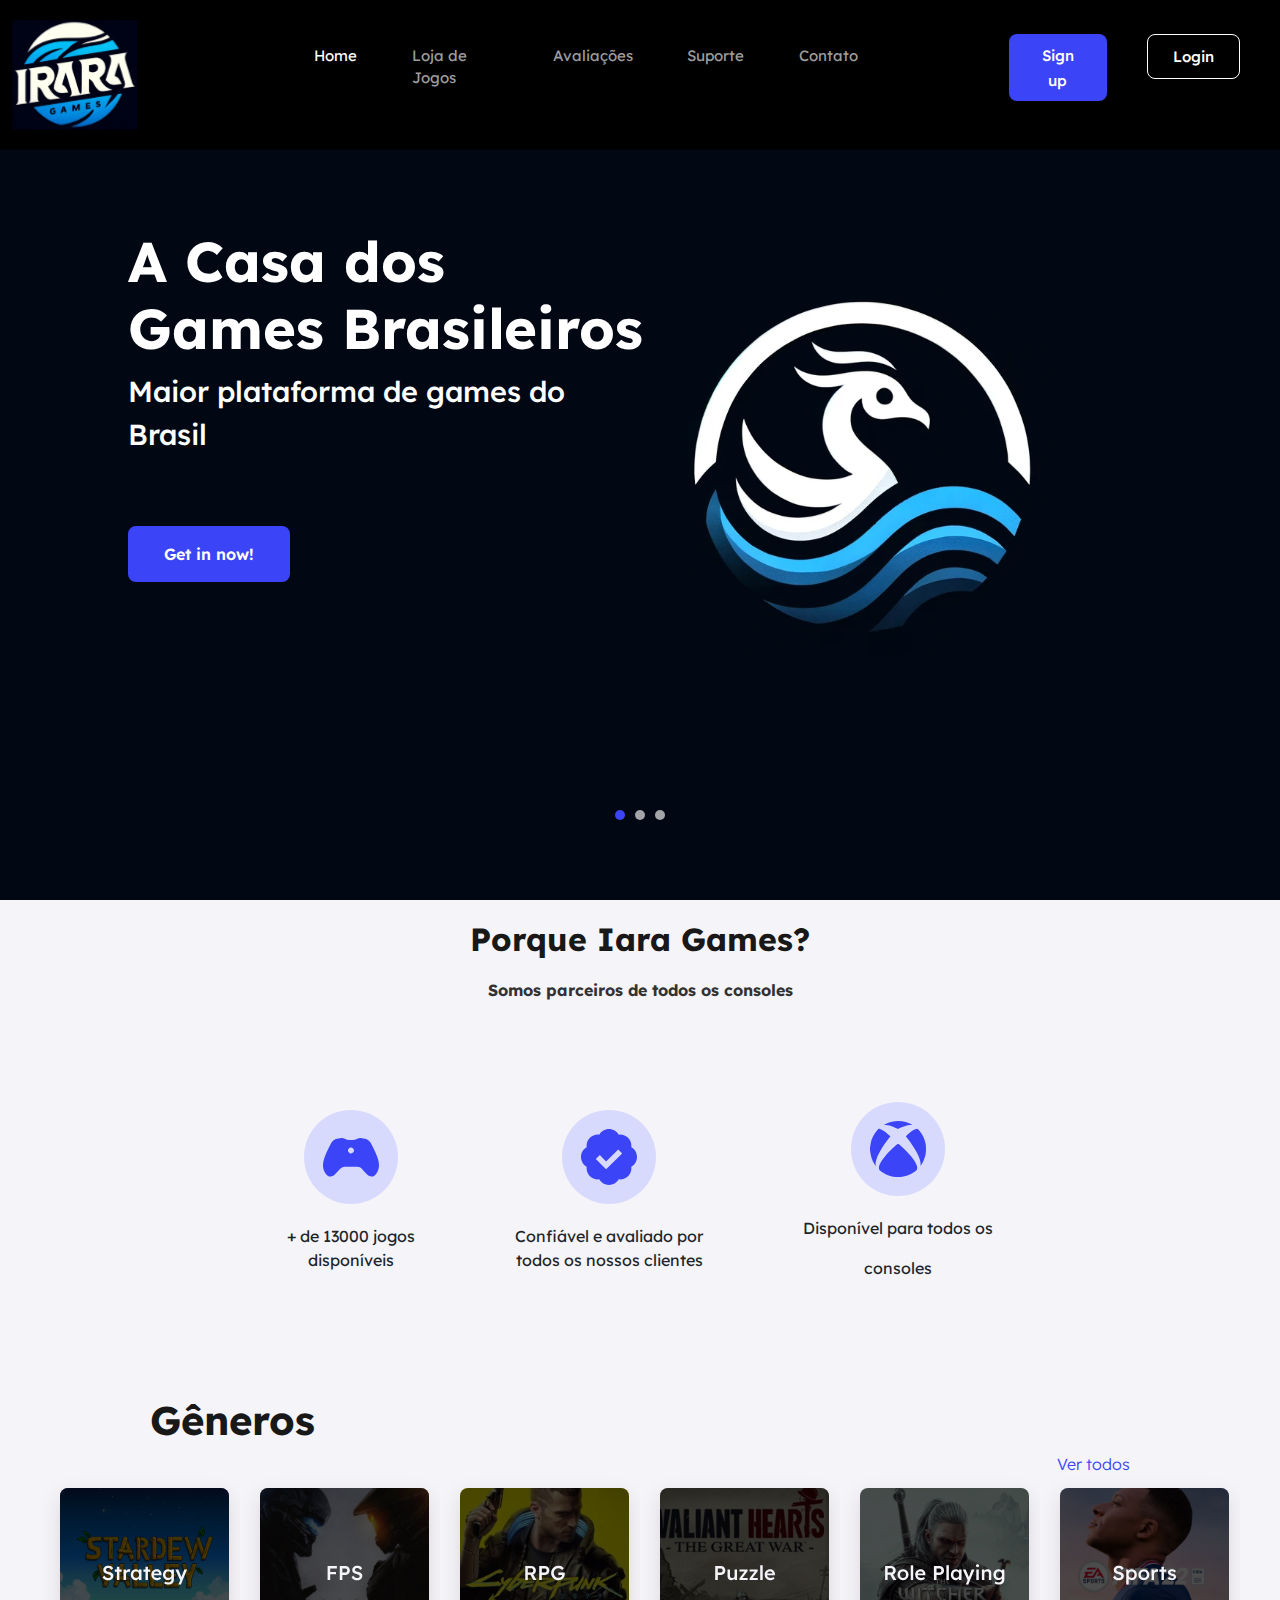
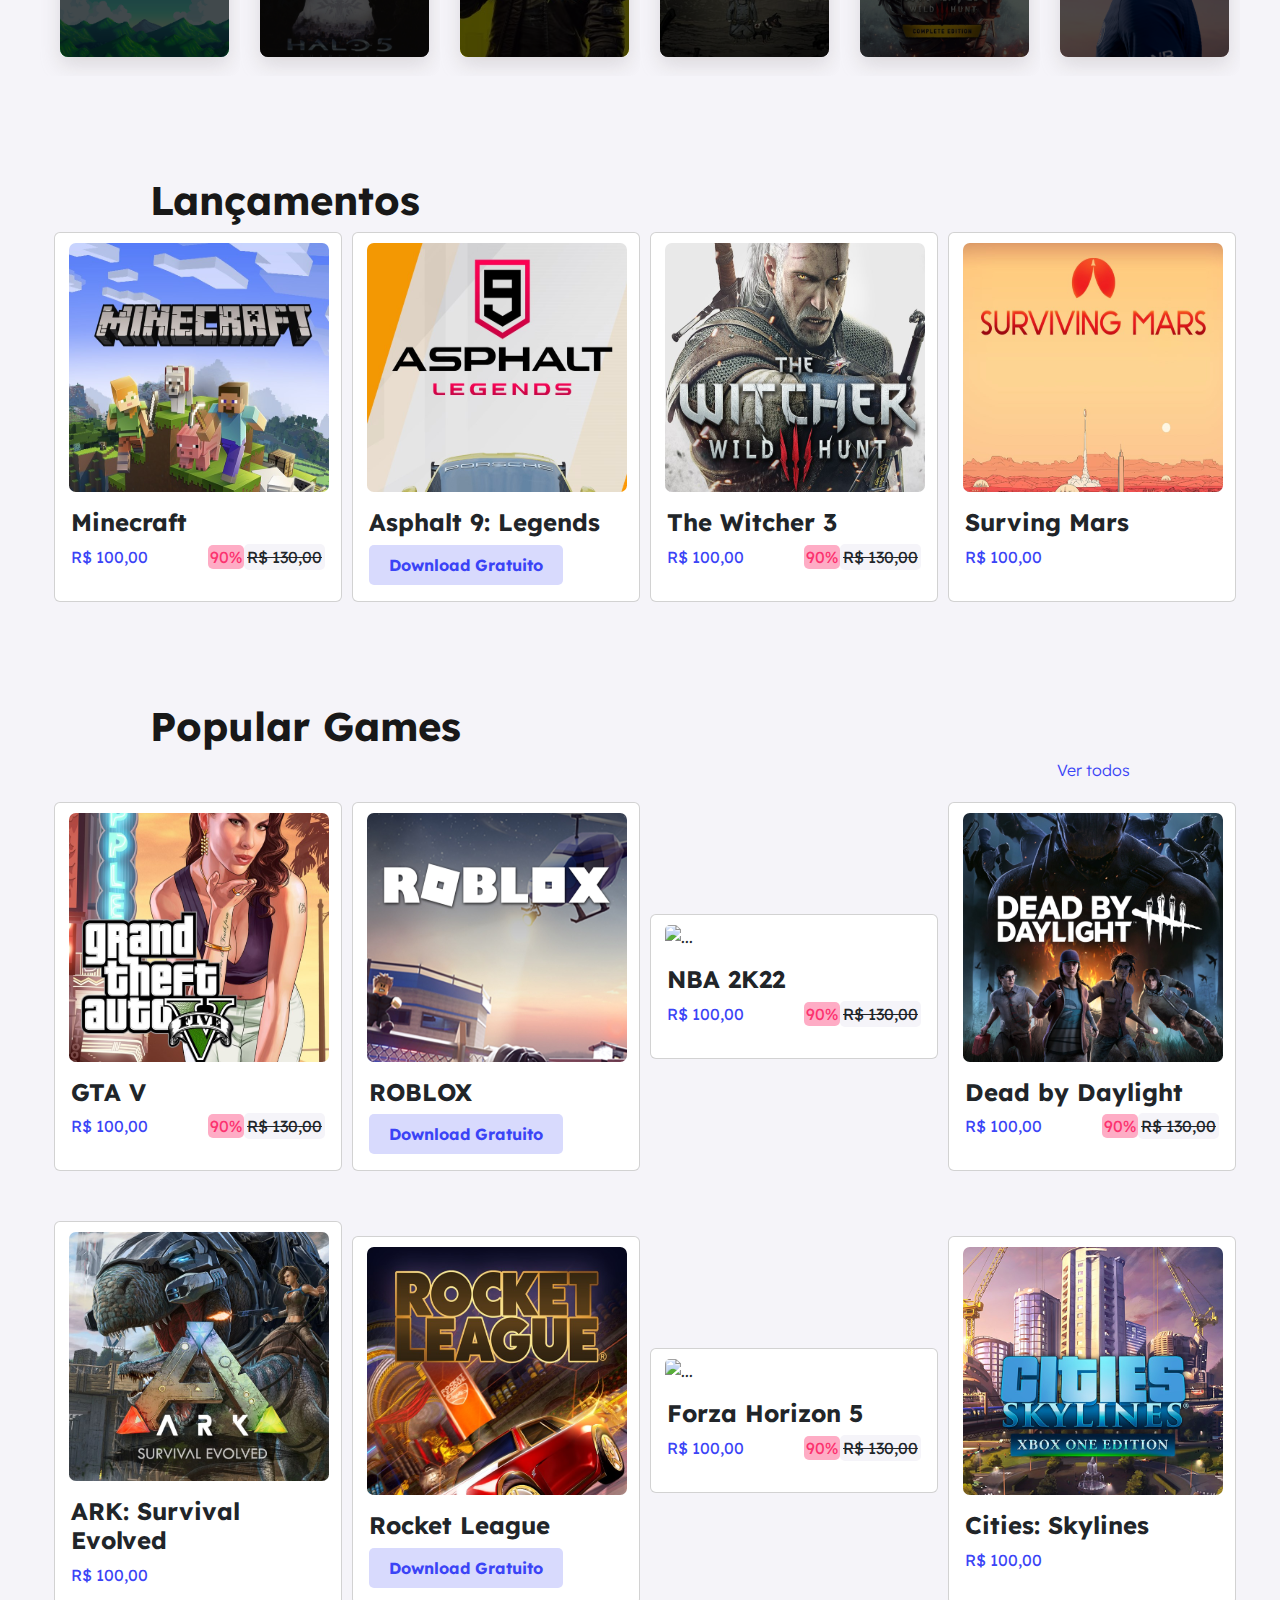
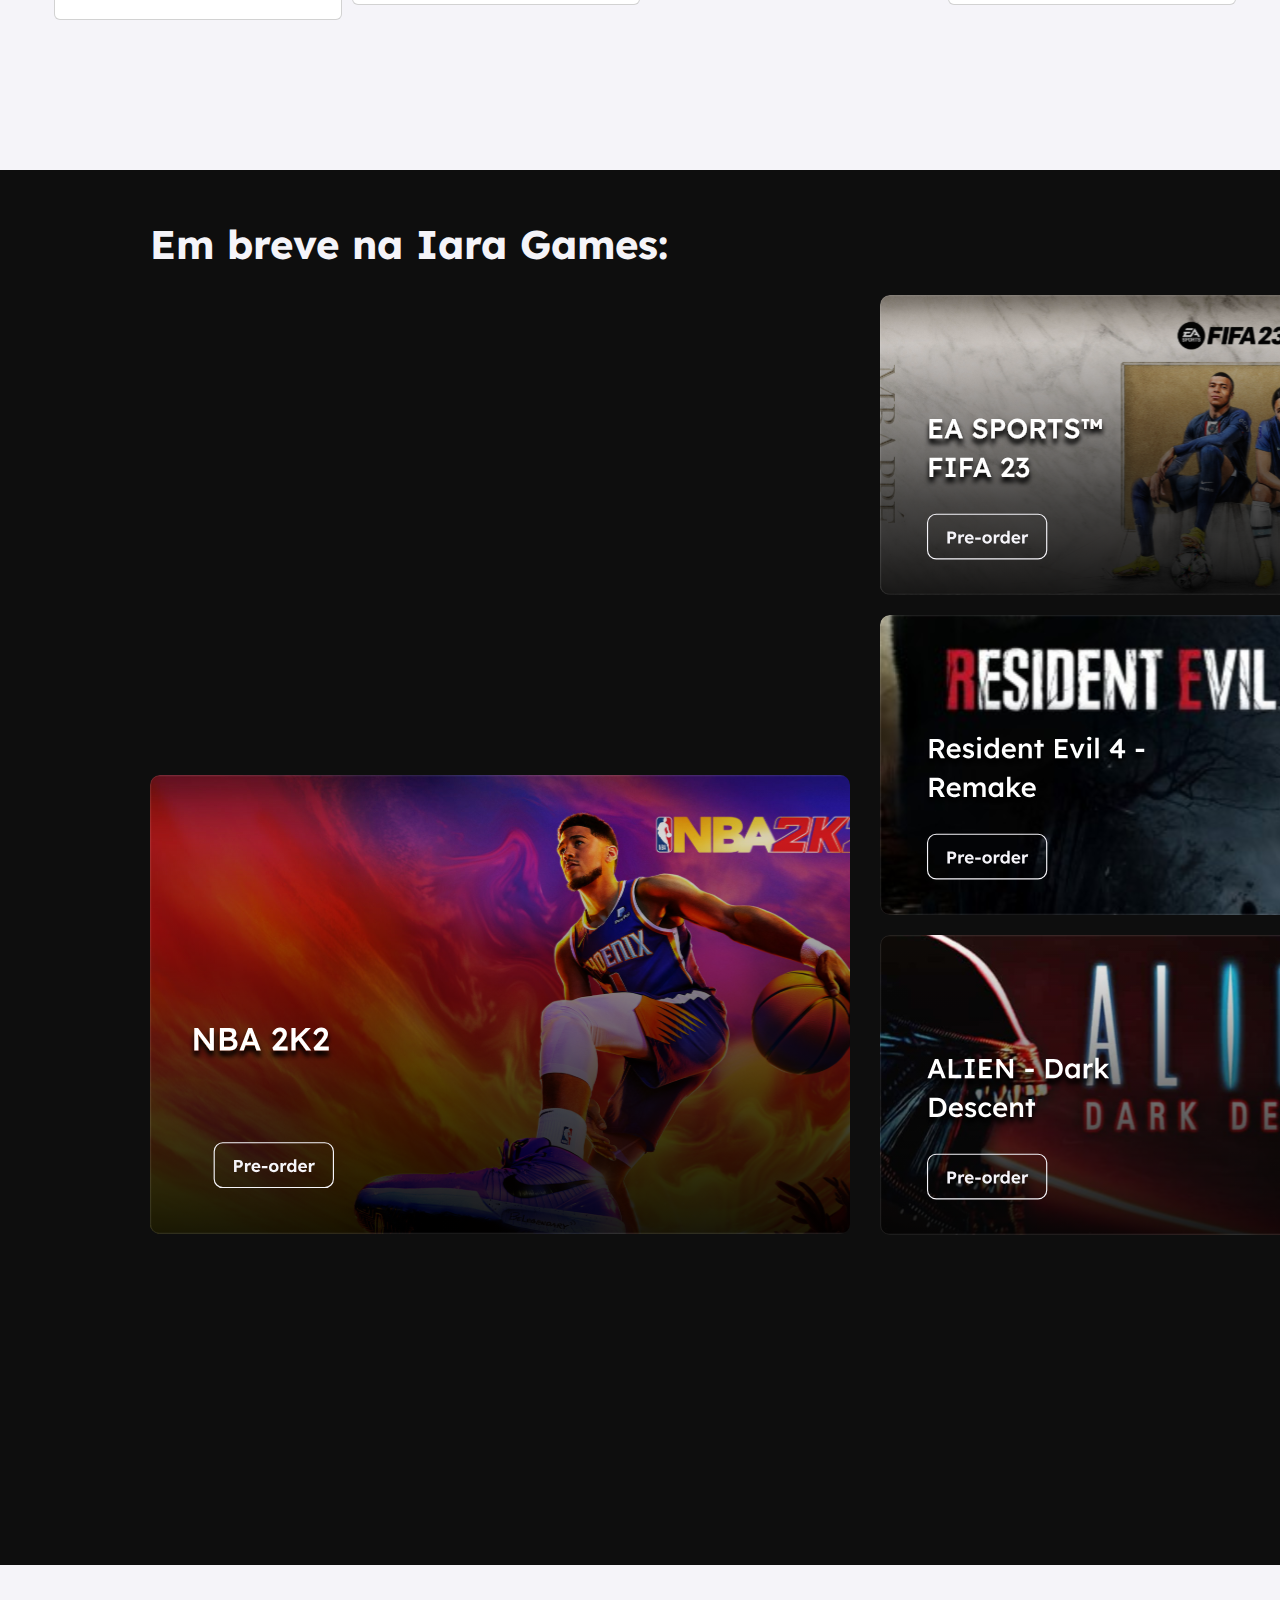
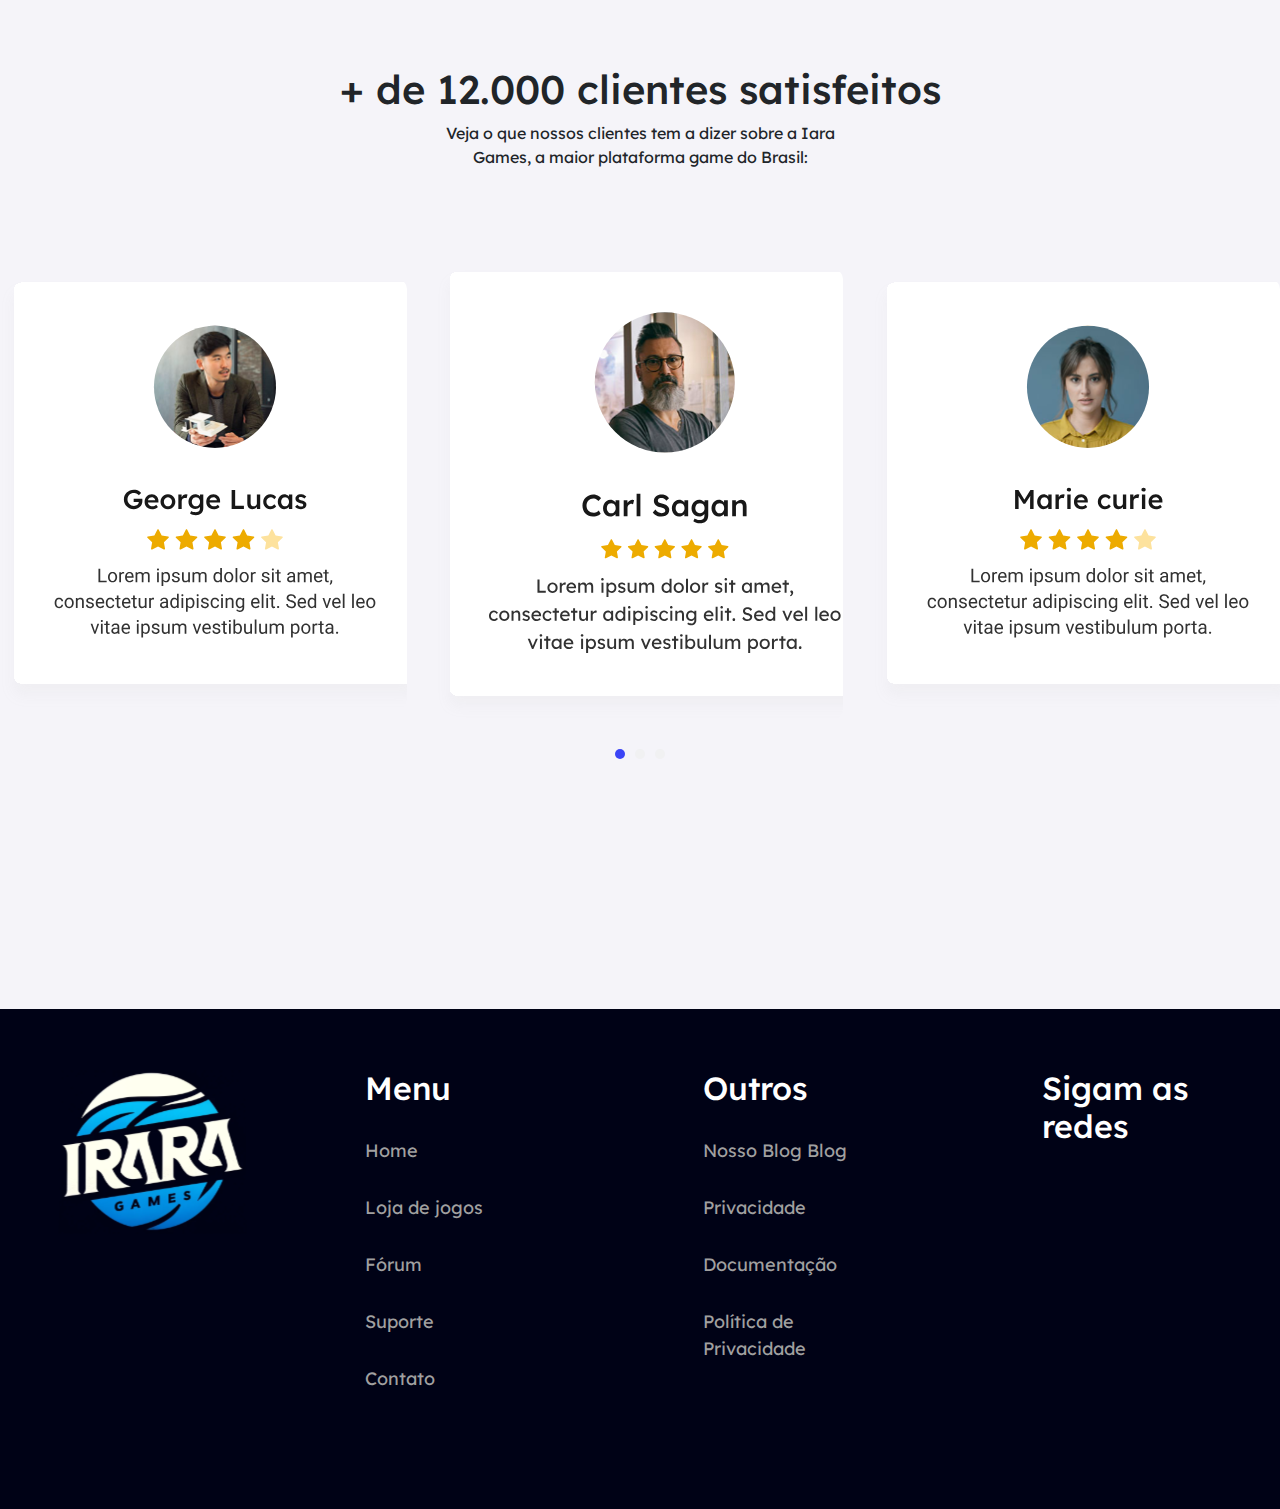
==== pages/index.html @ 65502dba "Versão final com api" ====
<!DOCTYPE html>
<html lang="pt-br">

<head>
    <meta charset="UTF-8">
    <meta name="viewport" content="width=device-width, initial-scale=1.0">
    <link rel="stylesheet" href="../css/style.css">
    <link rel="preconnect" href="https://fonts.googleapis.com">
    <link rel="preconnect" href="https://fonts.gstatic.com" crossorigin>
    <link href="https://fonts.googleapis.com/css2?family=Lexend:wght@300&display=swap" rel="stylesheet">
    <link href="https://cdn.jsdelivr.net/npm/bootstrap@5.3.3/dist/css/bootstrap.min.css" rel="stylesheet"
        integrity="sha384-QWTKZyjpPEjISv5WaRU9OFeRpok6YctnYmDr5pNlyT2bRjXh0JMhjY6hW+ALEwIH" crossorigin="anonymous">
    <title>IARA GAMES</title>
</head>

<body>
    <header id="header">
        <nav id="nav" class="nav-bar">
            <div class="logo">
                <img src="../image/logo.svg" alt="" width="130px" height="130px">
            </div>

            <div class="nav-list" id="nav">
                <button id="button_mob">
                    <span id="hamburgue"> </span>
                </button>
                <ul class="menu">
                    <li><a href="Home.html" class="active" id="home">Home</a></li>
                    <li><a href="#">Loja de Jogos</a></li>
                    <li><a href="../pages/listadejogos.html">Avaliações</a></li>
                    <li><a href="#">Suporte</a></li>
                    <li><a href="#">Contato</a></li>
                </ul>
            </div>
            <div class="btns">
                <div class="login-button" id="Sign">
                    <button><a href="Login.html">Sign up</a>
                    </button>
                </div>
                <div class="login-button" id="login">
                    <button><a href="Login.html">Login</a>
                    </button>
                </div>
            </div>
        </nav>
    </header>
    <div class="carrosel">
        <div id="back" class="setas"><i class="fa-solid fa-circle-chevron-left"></i></div>
        <div id="next" class="setas"><i class="fa-solid fa-circle-chevron-right"></i> </div>
        <section class="home">
            <div class="home-text">
                <div class="text1">
                    <h2>A Casa dos </br> Games Brasileiros</h2>
                </div>
                <div class="text2">
                    <p>Maior plataforma de games do</br>Brasil</p>
                </div>
                <div class="main-btn">
                    <a href="https://www.linkedin.com/in/isabelle-moura-a08922220?utm_source=share&utm_campaign=share_via&utm_content=profile&utm_medium=ios_app"
                        class="btnget">Get in now!
                    </a>
                </div>
            </div>

            <div class="home-img">
                <img src="../image/logoaguia.svg" alt="">
            </div>
        </section>
        <div class="nav-manual">
            <label for="radio1" class="btn-manual" id="checked"></label>
            <label for="radio2" class="btn-manual"></label>
            <label for="radio3" class="btn-manual"></label>
        </div>
    </div>
    <div class="textoinicial">
        <h1>Porque Iara Games?</h1>
        <p>Somos parceiros de todos os consoles</p>
    </div>

    <section class="diferenciais">
        <div class="icon">
            <img src="../image/controle.svg" alt="" id="imagecontrole">
            <p>+ de 13000 jogos <br>disponíveis</p>
        </div>
        <div class="icon">
            <img src="../image/icon.svg" alt="">
            <p>Confiável e avaliado por <br>todos os nossos clientes</p>
        </div>
        <div class="icon">
            <img src="../image/game.svg" alt="">
            <p>Disponível para todos os </p>
            <p>consoles</p>
        </div>
    </section>
    <div class="generos">
        <h1>Gêneros</h1>
        <li>Ver todos</li>
    </div>
    <section class="imgjogospai">
        <div class="imgjogos" id="imgjogos1">
        </div>
        <div class="imgjogos" id="imgjogos2">
        </div>
        <div class="imgjogos" id="imgjogos3">
        </div>
        <div class="imgjogos" id="imgjogos4">
        </div>
        <div class="imgjogos" id="imgjogos5">
        </div>
        <div class="imgjogos" id="imgjogos6">
        </div>
    </section>
    <div class="Lanxxx">
        <h1>Lançamentos</h1>
    </div>
    <section class="Lanximgs">
        <div class="card" style="width: 18rem;">
            <img src="../image/minecraft.svg" class="card-img-top" alt="...">
            <div class="card-body">
                <h4>Minecraft</h4>
                <div class="desconto">
                    <p class="card-text">R$ 100,00</p>
                    <p><span class="porcento">90%</span><span class="tachado">R$ 130,00<span></p>
                </div>
            </div>
        </div>
        <div class="card" style="width: 18rem;">
            <img src="../image/asphault.svg" class="card-img-top" alt="...">
            <div class="card-body">
                <h4>Asphalt 9: Legends</h4>
                <div class="desconto">
                    <div class="Download">
                        <button><a href="Login.html">Download Gratuito</a>
                        </button>
                    </div>
                    <p></p>
                </div>
            </div>
        </div>
        <div class="card" style="width: 18rem;">
            <img src="../image/the whitcher.svg" class="card-img-top" alt="...">
            <div class="card-body">
                <h4>The Witcher 3</h4>
                <div class="desconto">
                    <p class="card-text">R$ 100,00</p>
                    <p><span class="porcento">90%</span><span class="tachado">R$ 130,00<span></p>
                </div>
            </div>
        </div>
        <div class="card" style="width: 18rem;">
            <img src="../image/surving mars.svg" class="card-img-top" alt="...">
            <div class="card-body">
                <h4>Surving Mars</h4>
                <div class="desconto">
                    <p class="card-text">R$ 100,00</p>
                    <p></p>
                </div>
            </div>
        </div>
    </section>
    <div class="Lanxxx">
        <h1>Popular Games</h1>
        <li>Ver todos</li>
    </div>
    <section class="Lanximgs">
        <div class="card" style="width: 18rem;">
            <img src="../image/grad.svg" class="card-img-top" alt="...">
            <div class="card-body">
                <h4>GTA V</h4>
                <div class="desconto">
                    <p class="card-text">R$ 100,00</p>
                    <p><span class="porcento">90%</span><span class="tachado">R$ 130,00<span></p>
                </div>
            </div>
        </div>
        <div class="card" style="width: 18rem;">
            <img src="../image/roblox.svg" class="card-img-top" alt="...">
            <div class="card-body">
                <h4>ROBLOX</h4>
                <div class="desconto">
                    <div class="Download">
                        <button><a href="Login.html">Download Gratuito</a>
                        </button>
                    </div>
                    <p></p>
                </div>
            </div>
        </div>
        <div class="card" style="width: 18rem;">
            <img src="../image/s8.svg" class="card-img-top" alt="...">
            <div class="card-body">
                <h4>NBA 2K22</h4>
                <div class="desconto">
                    <p class="card-text">R$ 100,00</p>
                    <p><span class="porcento">90%</span><span class="tachado">R$ 130,00<span></p>
                </div>
            </div>
        </div>
        <div class="card" style="width: 18rem;">
            <img src="../image/deadby.svg" class="card-img-top" alt="...">
            <div class="card-body">
                <h4>Dead by Daylight</h4>
                <div class="desconto">
                    <p class="card-text">R$ 100,00</p>
                    <p><span class="porcento">90%</span><span class="tachado">R$ 130,00<span></p>
                </div>
            </div>
        </div>
    </section>
    <section class="Lanximgs" id="lanxespaco">
        <div class="card" style="width: 18rem;">
            <img src="../image/arka.svg" class="card-img-top" alt="...">
            <div class="card-body">
                <h4>ARK: Survival Evolved</h4>
                <div class="desconto">
                    <p class="card-text">R$ 100,00</p>
                    <p></p>
                </div>
            </div>
        </div>
        <div class="card" style="width: 18rem;">
            <img src="../image/rocket.svg" class="card-img-top" alt="...">
            <div class="card-body">
                <h4>Rocket League</h4>
                <div class="desconto">
                    <div class="Download">
                        <button><a href="Login.html">Download Gratuito</a>
                        </button>
                    </div>
                    <p></p>
                </div>
            </div>
        </div>
        <div class="card" style="width: 18rem;">
            <img src="../image/forzahorizon.svg" class="card-img-top" alt="...">
            <div class="card-body">
                <h4>Forza Horizon 5</h4>
                <div class="desconto">
                    <p class="card-text">R$ 100,00</p>
                    <p><span class="porcento">90%</span><span class="tachado">R$ 130,00<span></p>
                </div>
            </div>
        </div>
        <div class="card" style="width: 18rem;">
            <img src="../image/cities.svg" class="card-img-top" alt="...">
            <div class="card-body">
                <h4>Cities: Skylines</h4>
                <div class="desconto">
                    <p class="card-text">R$ 100,00</p>
                    <p></p>
                </div>
            </div>
        </div>
    </section>
    <div class="sliderfundo">
        <div class="fundo">
            <h1>Em breve na Iara Games:</h1>
            <div class="embreve">
                <div id="games01"></div>
            </div>
            <div class="embreve">
                <div id="games02"></div>
            </div>
        </div>
        <div class="fundolado">
            <div class="embreve">
                <div id="games03"></div>
            </div>
            <div class="embreve">
                <div id="games04"></div>
            </div>
            <div class="embreve">
                <div id="games05"></div>
            </div>
        </div>
    </div>
    <div class="clientes">
        <h1>+ de 12.000 clientes satisfeitos</h1>
        <p>Veja o que nossos clientes tem a dizer sobre a Iara </br>
            Games, a maior plataforma game do Brasil:</p>
    </div>
    <section class="cardsclientes">
        <div class="card-cliente" id="card-cliente2">
        </div>
        <div class="card-cliente" id="card-cliente1">
        </div>
        <div class="card-cliente" id="card-cliente3">
        </div>

    </section>
    <div class="nav-manual">
        <label for="radio1" class="btn-manual" id="checked"></label>
        <label for="radio2" class="btn-manual"></label>
        <label for="radio3" class="btn-manual"></label>
    </div>
    <footer>
        <div class="logo-rodape">
            <img src="../image/logo.svg" alt="Logo site" id="logo" width="225" />
        </div>
        <div class="caixa-rodape">
            <h2 class="title-roda">Menu</h2>
            <ul>
                <li><a href="...">Home</a></li>
                <li><a href="...">Loja de jogos</a></li>
                <li><a href="...">Fórum</a></li>
                <li><a href="...">Suporte</a></li>
                <li><a href="...">Contato</a></li>
            </ul>
        </div>
        <div class="caixa-rodape">
            <h2 class="title-roda">Outros</h2>
            <ul>
                <li><a href="...">Nosso Blog Blog</a></li>
                <li><a href="...">Privacidade</a></li>
                <li><a href="...">Documentação</a></li>
                <li><a href="...">Política de Privacidade</a></li>
            </ul>
        </div>
        <div class="caixa-rodape" id="social-rodape">
            <h2 class="title-roda">Sigam as redes</h2>
            <ul>
                <li><button class="bt-redes" id="bt_1"
                        onclick="location.href='https://https://www.instagram.com/store_couplecake/';"
                        value="Go to instagram">
                        <i class="fa-brands fa-square-instagram"></i>
                    </button>
                    <button class="bt-redes" id="bt_2"
                        onclick="location.href='https://https://www.facebook.com/Couplecake-106421932083910?_rdc=1&_rdr/';"
                        value="Go to facebook">
                        <i class="fa-brands fa-facebook-square"></i>
                    </button>
                    <button class="bt-redes" id="bt_3"
                        onclick="location.href='https://https://api.whatsapp.com/send?phone=5511988592266&text=Ol%C3%A1%20quero%20ver%20o%20card%C3%A1pio/';"
                        value="Go to whatssap">
                        <i class="fa-brands fa-whatsapp-square"></i>
                    </button>
                    <button class="bt-redes" id="bt_4"
                        onclick="location.href='https://https://api.whatsapp.com/send?phone=5511988592266&text=Ol%C3%A1%20quero%20ver%20o%20card%C3%A1pio/';"
                        value="Go to whatssap">
                        <i class="fa-brands fa-square-twitter"></i>
                    </button>
                </li>
            </ul>
        </div>
    </footer>

    <script src="https://cdn.jsdelivr.net/npm/bootstrap@5.3.3/dist/js/bootstrap.bundle.min.js"
        integrity="sha384-YvpcrYf0tY3lHB60NNkmXc5s9fDVZLESaAA55NDzOxhy9GkcIdslK1eN7N6jIeHz"
        crossorigin="anonymous"></script>
    <script src="https://kit.fontawesome.com/78e3b8eb13.js" crossorigin="anonymous"></script>
</body>

</html>
---- css/style.css ----
* {
    margin: 0;
    padding: 0;
    box-sizing: border-box;
    font-family: 'Noto Sans', 'sans-serif';
    font-family: "Lexend", sans-serif;
}

body {
    height: 300vh;
    background-color: #F5F4F9 !important;
}

header {
    background-color: #000000;
    height: 150px;
    position: fixed;
    width: 100%;
    margin: 0;
    font-family: "Lexend", sans-serif;
    font-optical-sizing: auto;
    font-weight: 300;
    font-style: normal;
    z-index: 1000;
}

.menu {
    display: flex;
    list-style: none;
    gap: 0.2rem;
    margin-left: 2rem;
}

.menu a {
    display: block;
    padding: 0.4;
    margin-right: 4vw;
    font-family: "Lexend", sans-serif;
    font-optical-sizing: auto;
    font-weight: 300;
    font-style: normal;
    color: #efefefad;
    text-decoration: none;
    font-size: 15px;
    font-weight: 400;
}

.menu a:hover {
    color: white;
    transition: 1s;
}

.menu a.active {
    color: #fff;
}

.nav-bar {
    display: flex;
    align-items: center;
    justify-content: center;
    padding-top: 10px;
    gap: 100px;
}

#login-mobile {
    display: none;
}

.logo img {
    width: 154px;
    max-width: 100%;
}

.logo h1 {
    color: #fff;
}

.nav-list {
    display: flex;
    align-items: center;
}

.nav-list ul {
    display: flex;
    justify-content: center;
    list-style: none;
}

#login button {
    border: 1px solid white;
    padding: 9px 25px;
}

#Sign button {
    background-color: #3B44F6;
    padding: 9px 25px;
}

.login-button button {
    border: none;
    background-color: transparent;
    border-radius: 8px;
    margin-bottom: 15px;
    margin-right: 40px;
}

.carrosel {
    background-color: #010813;
    width: 100%;
    height: 100vh;
}

.login-button button a {
    text-decoration: none;
    color: white;
    font-weight: 500;
    font-size: 15px;
}

#login a:hover {
    color: #3B44F6;
    transition: 1s;
}

#Sign button:hover {
    background-color: transparent;
    transition: 1s;
    border: 1px solid white;
}

#button_mob {
    display: none;
}

td,
th {
    border: 1px solid #dddddd;
    text-align: left;
    padding: 8px;
}

tr:nth-child(even) {
    background-color: #FFFFFF;
    color: #000000;
}


input {
    flex-direction: column;
    align-items: flex-start;
    margin: 10px 0;
}

h1 {
    color: #24252a;
}

.btns {
    display: flex;
}

.home {
    position: relative;
    height: 90vh;
    align-items: center;
    display: flex;
}

.home {
    padding: 0px 20% 0px 10%;
}

.home-img {
    width: 1415px;
    height: 900px;
    margin-top: 400px;
}

.home-text {
    width: 550px;
}

.home-img img {
    width: 110%;
    height: 70%;
    object-fit: contain;
}

.home-text h2 {
    font-size: 3.5rem;
    font-family: "Lexend", sans-serif;
    font-weight: bold;
    color: #fff;
}

#textosobre {
    line-height: 40px;
}

.home-text p {
    font-family: "Lexend", sans-serif;
    font-size: 1.8rem;
    color: #FFFFFF;
    margin-bottom: 30px;
    font-weight: 500;
}

.text1 {
    width: 750px;
}

.text2 {
    margin-bottom: 70px;
}

.btnget {
    display: inline-block;
    padding: 14px 34px;
    background-color: #3B44F6;
    color: #fff;
    border: 2px solid #3B44F6;
    font-size: 16px;
    font-weight: 600;
    border-radius: 8px;
    text-decoration: none;
    transition: all 0.6s ease-in-out;
}

.btn:hover {
    transform: translateY(-5px);
    background: transparent;
    color: #3B44F6;

}

#two {
    margin-left: 30px;
}

.nav-manual {
    width: 100%;
    display: flex;
    gap: 10px;
    justify-content: center;
}

.btn-manual {
    border-radius: 100%;
    padding: 0.32rem;
    align-items: center;
    justify-content: center;
    cursor: pointer;
    transition: 1s;
    display: flex;
    justify-content: center;
    background-color: #efefefad;

}

.btn-manual:hover {
    background-color: #3B44F6;
}

#checked {
    background-color: #3B44F6;
}

.setas {
    position: absolute;
    display: flex;
    align-items: center;
    color: #efefefad;
    font-size: 2rem;
    transition: 1s;
    cursor: pointer;
    display: flex;
}

#back {
    margin-top: 25rem;
    left: 2%;
    z-index: 1;
}

#next {
    margin-left: 95.89%;
    margin-top: 25rem;
    z-index: 1;
}

.textoinicial h1 {
    text-align: center;
    margin-top: 20px;
    align-items: center;
    font-family: "Lexend", sans-serif;
    font-optical-sizing: auto;
    font-weight: bolder;
    font-style: normal;
    font-size: 2rem;
    color: #181818;

}

.textoinicial p {
    text-align: center;
    font-weight: bolder;
    margin-top: 20px;
    align-items: center;
    color: #323232;
    margin-bottom: 100px;

}

.icon {
    display: block;
    align-items: center;
    justify-content: space-between;
}

.diferenciais img {
    align-items: center;
    justify-content: center;
    margin-bottom: 20px;

}

.diferenciais {
    display: flex;
    align-items: center;
    justify-content: center;
    text-align: center;
    gap: 100px;
}

.generos h1 {
    text-align: start;
    margin-left: 150px;
    margin-top: 100px;
    font-weight: bolder;
    color: #181818;
}

.generos li {
    text-align: end;
    margin-right: 150px;
    color: #3B44F6;
    list-style: none;
    font-weight: 300;
}

.imgjogos {
    width: 200px;
    height: 200px;
    border-radius: 10px;
    transition: 1s;
    cursor: pointer;
}

.imgjogos:hover {
    transform: scale(1.1);
}

.imgjogospai {
    display: flex;
    align-items: center;
    justify-content: center;
}

#imgjogos1 {
    background-image: url(../image/strategy.svg);
}

#imgjogos2 {
    background-image: url(../image/fps.svg);
}

#imgjogos3 {
    background-image: url(../image/rpg.svg);
}

#imgjogos4 {
    background-image: url(../image/puzzle.svg);
}

#imgjogos5 {
    background-image: url(../image/role.svg);
}

#imgjogos6 {
    background-image: url(../image/sports.svg);
}

.Lanxxx h1 {
    text-align: start;
    margin-left: 150px;
    margin-top: 100px;
    font-weight: bolder;
    color: #181818;
}

.Lanximgs {
    display: flex;
    align-items: center;
    margin-bottom: 50px;
    justify-content: center;
}
.card {
    transition: 1s;
    margin-left: 10px;
}
.card:hover {
    transform: scale(1.1);
}
.card img {
    width: 260px;
    margin-left: 14px;
    margin-top: 10px;
}

.card h4 {
    font-weight: bold;
}

.card-text {
    color: #3B44F6;
}

.desconto {
    display: flex;
    justify-content: space-between;
}

.porcento {
    background-color: #fc326f67;
    border-radius: 5px;
    color: #FC326F;
    padding: 2px;
}

.tachado {
    padding: 3px;
    background-color: #F5F4F9;
    border-radius: 5px;
    text-decoration: line-through;
}

.Download button {
    background-color: #D8DAFD;
    padding: 8px 20px;
    border: none;
    border-radius: 5px;
}

.Download button a {
    color: #3B44F6;
    font-weight: bold;
    text-decoration: none;
}

.Lanxxx li {
    text-align: end;
    margin-right: 150px;
    color: #3B44F6;
    list-style: none;
    font-weight: 300;
    margin-bottom: 20px;
}

.sliderfundo {
    height: 155vh;
    width: 100%;
    background-color: #0E0E0E;
    display: flex;
    gap: 30px;
}

#lanxespaco {
    margin-bottom: 150px;
}

.bt-redes {
    background-color: transparent;
    border: none;
    transition: 1s;
}

.fundo h1 {
    text-align: start;
    margin-left: 150px;
    font-weight: bolder;
    color: #F5F4F9;
    padding-top: 50px;
}

.embreve {
    display: flex;
    transition: 1s;
}
.embreve:hover {
 transform: scale(1.1);
}

#games01 {
    margin-left: 150px;
    width: 700px;
    height: 459px;
    border-radius: 10px;
    margin-top: 20px;
    align-items: start;
    background-image: url(../image/callof.svg);
    background-size: cover;
}

#games02 {
    margin-left: 150px;
    width: 700px;
    height: 459px;
    border-radius: 10px;
    margin-top: 20px;
    align-items: start;
    background-image: url(../image/nba.svg);
    background-size: cover;
}

#games03 {
    width: 500px;
    height: 300px;
    border-radius: 10px;
    margin-top: 20px;
    align-items: start;
    background-image: url(../image/fifa23.svg);
    background-size: cover;
    margin-top: 125px;
}

#games04 {
    width: 500px;
    height: 300px;
    border-radius: 10px;
    margin-top: 20px;
    align-items: start;
    background-image: url(../image/residentevill.svg);
    background-size: cover;
}

#games05 {
    width: 500px;
    height: 300px;
    border-radius: 10px;
    margin-top: 20px;
    align-items: start;
    background-image: url(../image/aliendark.svg);
    background-size: cover;
}

.clientes h1 {
    margin-top: 100px;
    text-align: center;
}

.clientes p {
    margin-bottom: 100px;
    text-align: center;
}

.cardsclientes {
    align-items: center;
    justify-content: center;
    display: flex;
    gap: 30px;
}

.card-cliente {
    width: 450px;
    height: 430px;
    border-radius: 10px;
    margin-bottom: 30px;
}

#card-cliente1 {
    background-image: url(../image/carl.svg);
    background-size: cover;
    height: 450px;
}

#card-cliente2 {
    background-image: url(../image/george.svg);
    background-size: cover;
}

#card-cliente3 {
    background-image: url(../image/marie.svg);
    background-size: cover;
}

footer {
    width: 100%;
    display: flex;
    background-color: #000216;
    margin-top: 250px;
    height: 500px;
}

.caixa-rodape {
    margin-top: 60px;
    width: 320px;
    min-height: 150px;
    margin-left: 100px;
}

.logo-rodape {
    margin-left: 40px;
    margin-top: 50px;
}

.caixa-rodape h2 {
    color: white;
}

.caixa-rodape ul {
    padding-left: 0px;
}

.caixa-rodape ul li {
    margin-top: 30px;
    margin-right: 50px;
    list-style: none !important;
}

.caixa-rodape ul li a {
    font-size: 18px;
    color: #A0A0A0;
    text-decoration: none !important;
}
.caixa-rodape ul li a:hover {
    color: white;
}

button i {
    font-size: 3rem;
    color: #A0A0A0;
    border: none;
    cursor: pointer;
    background: none;
    margin-left: 10px;
    transition: 1s;
}
button i:hover{
 transform: scale(1.1);
}
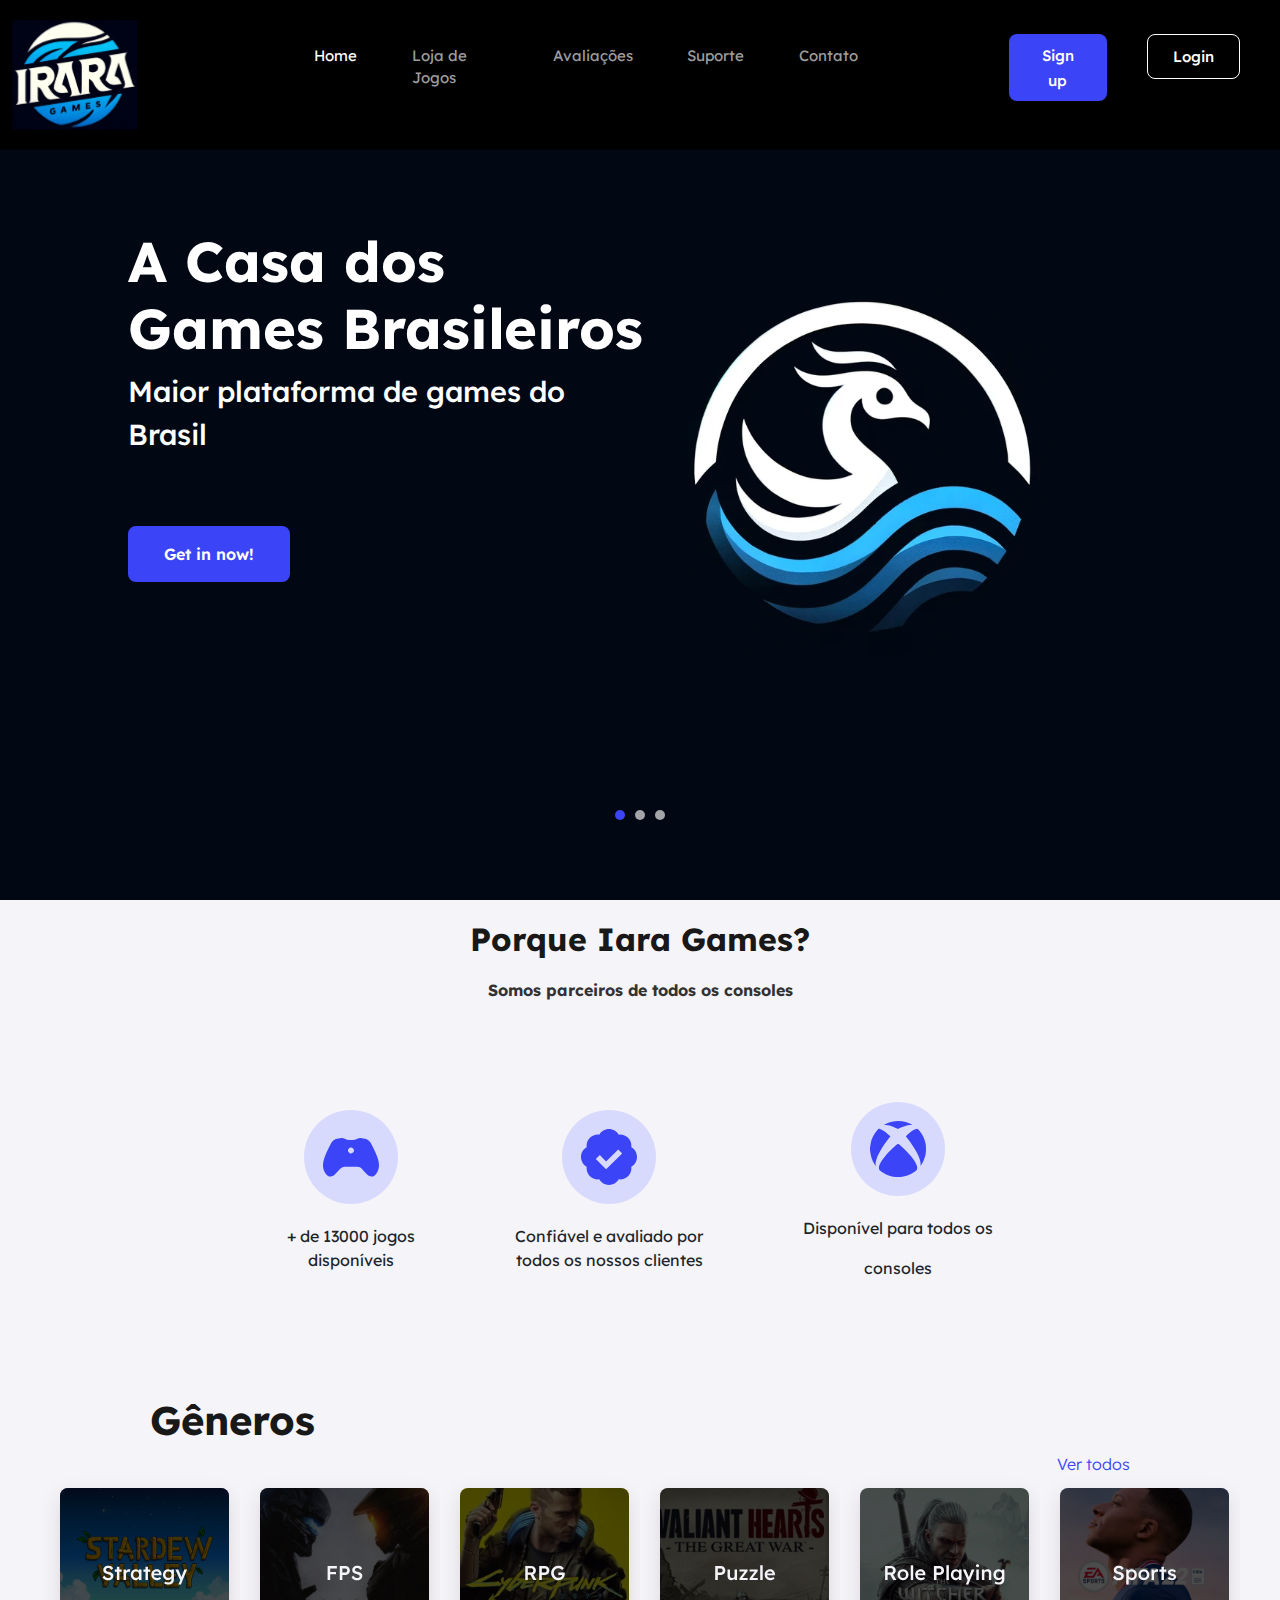
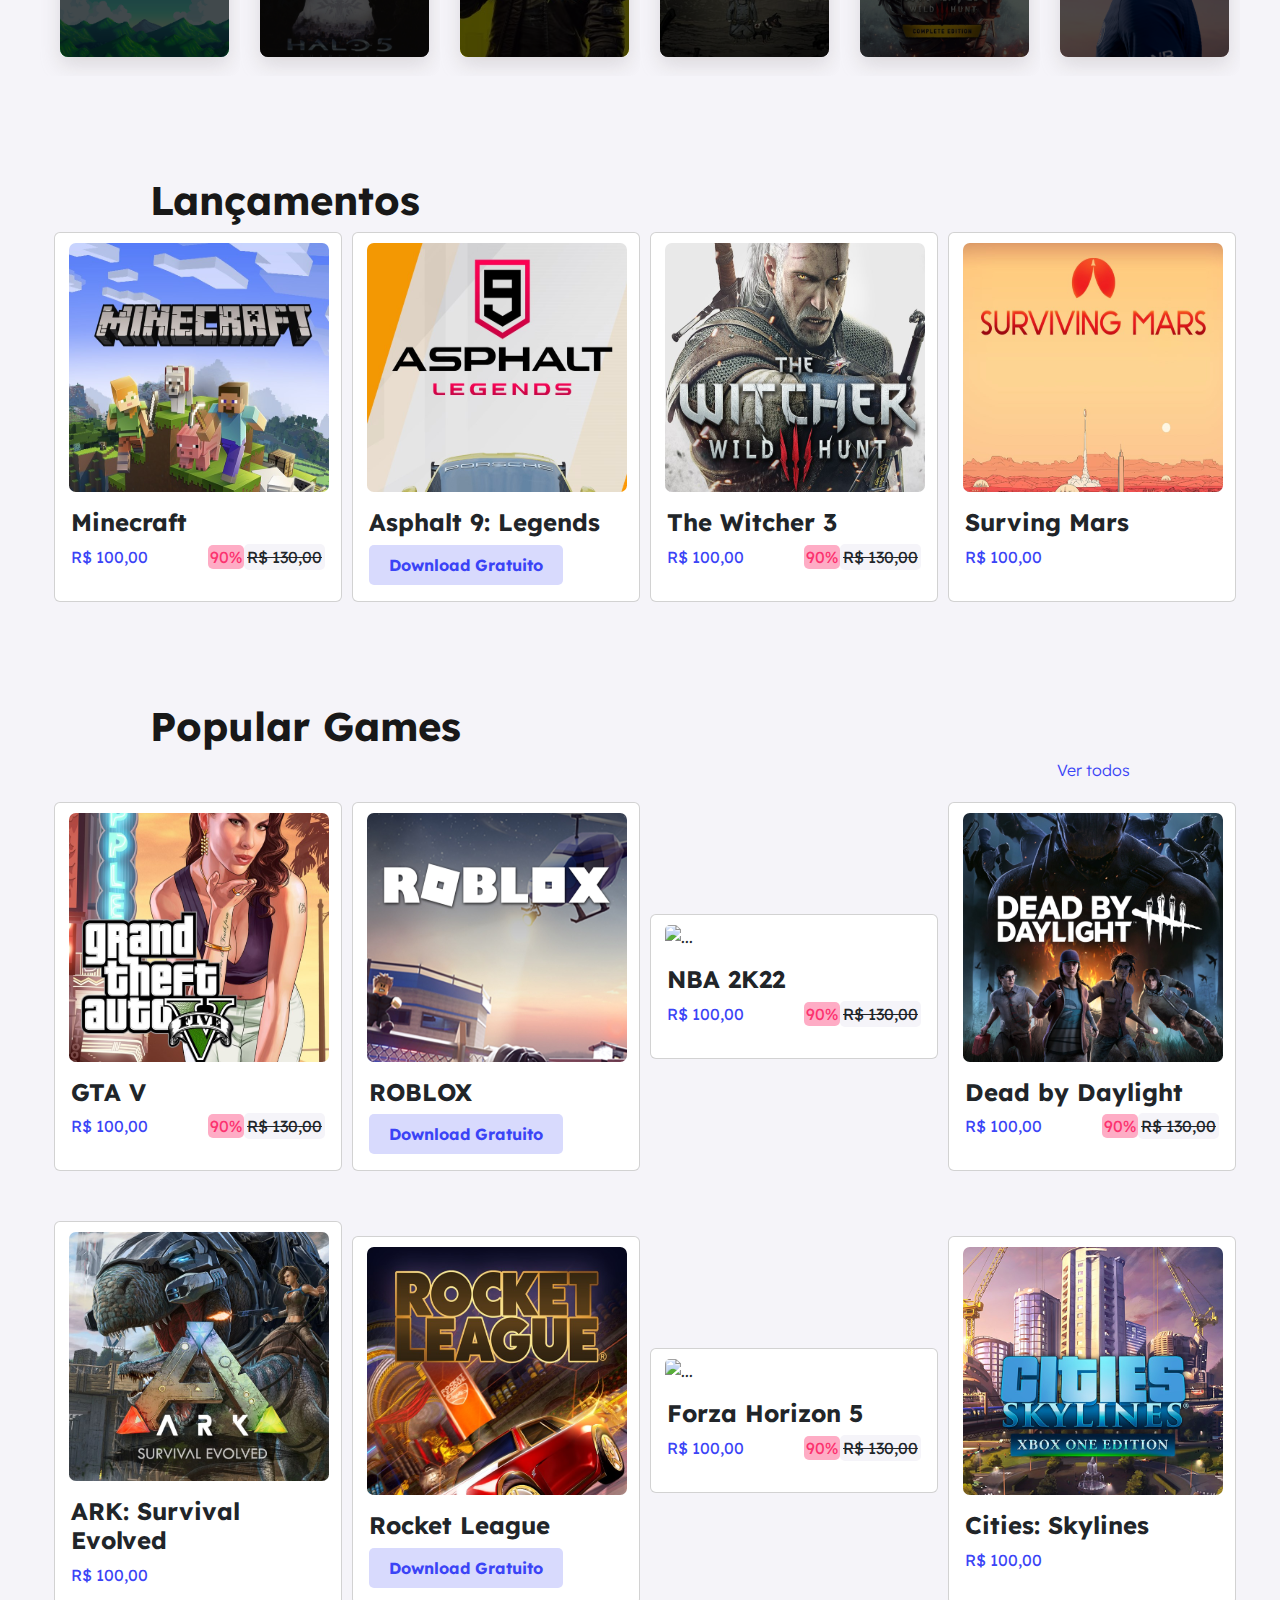
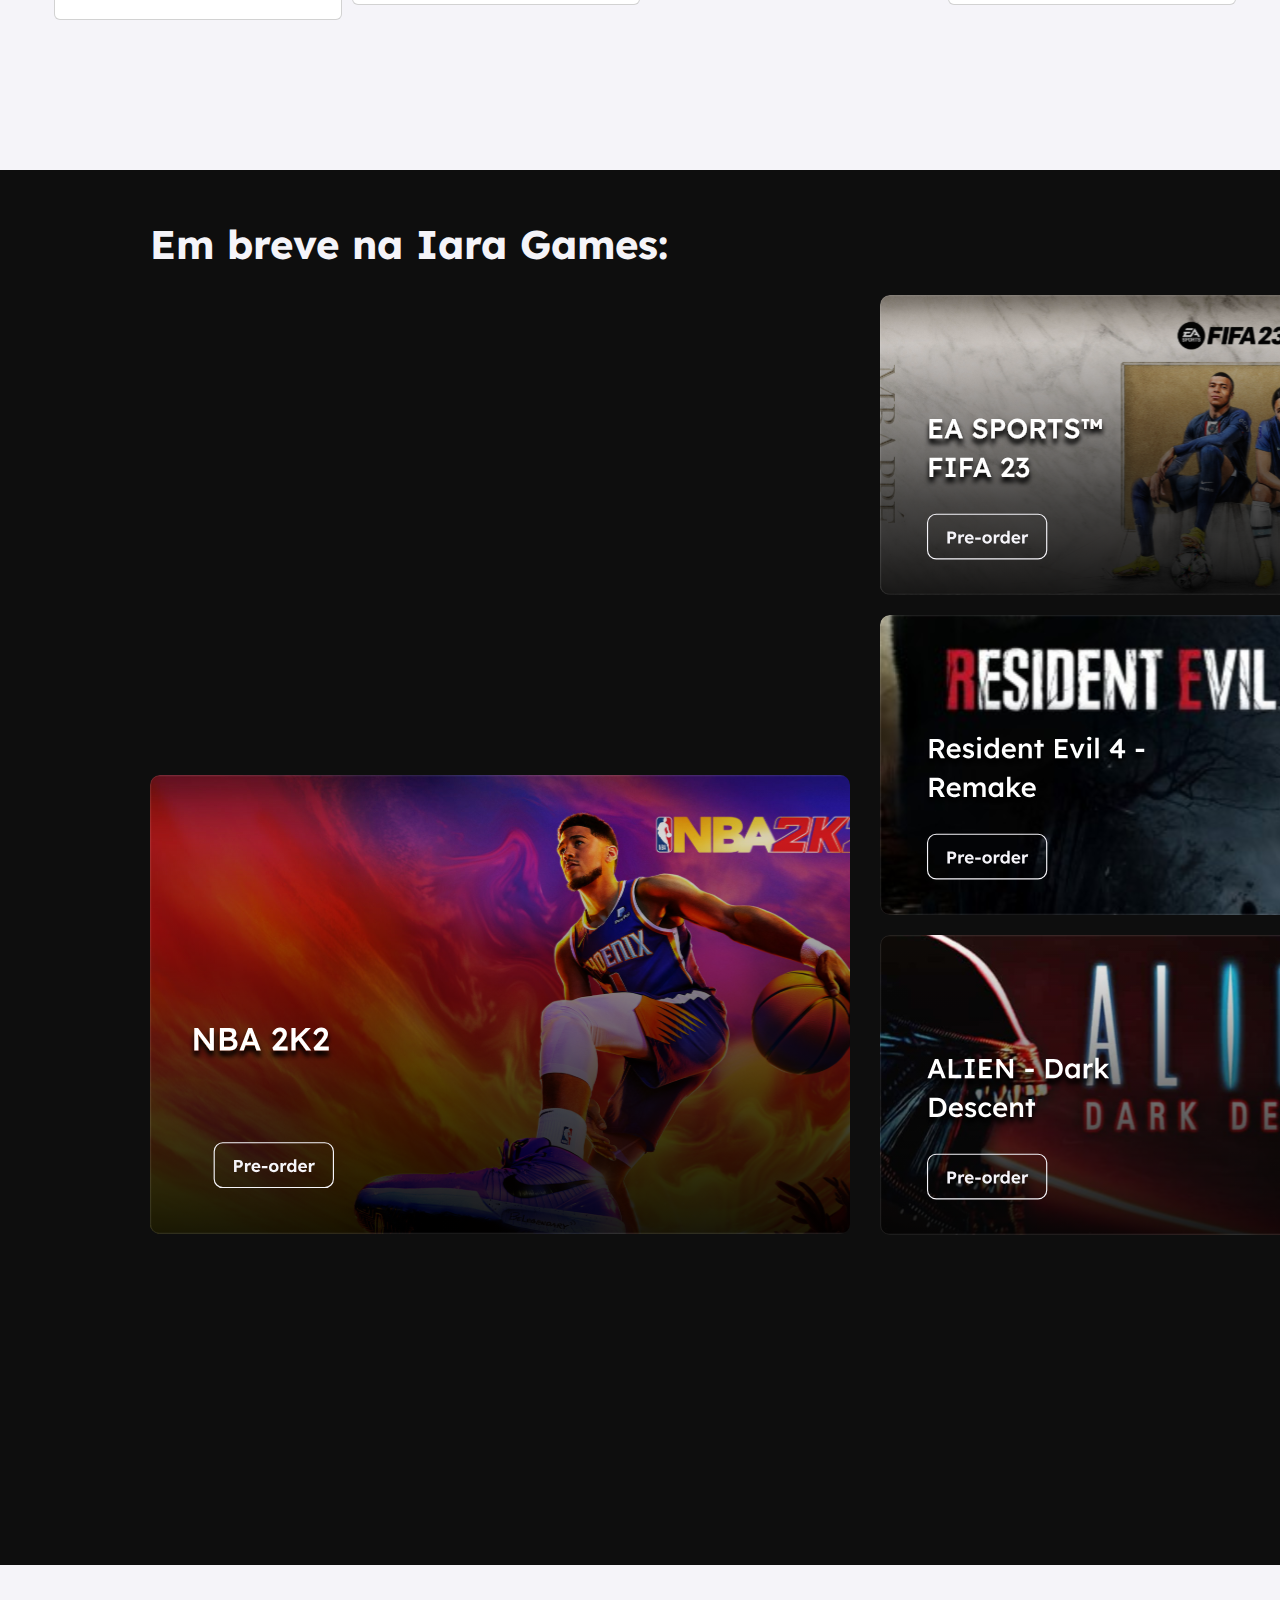
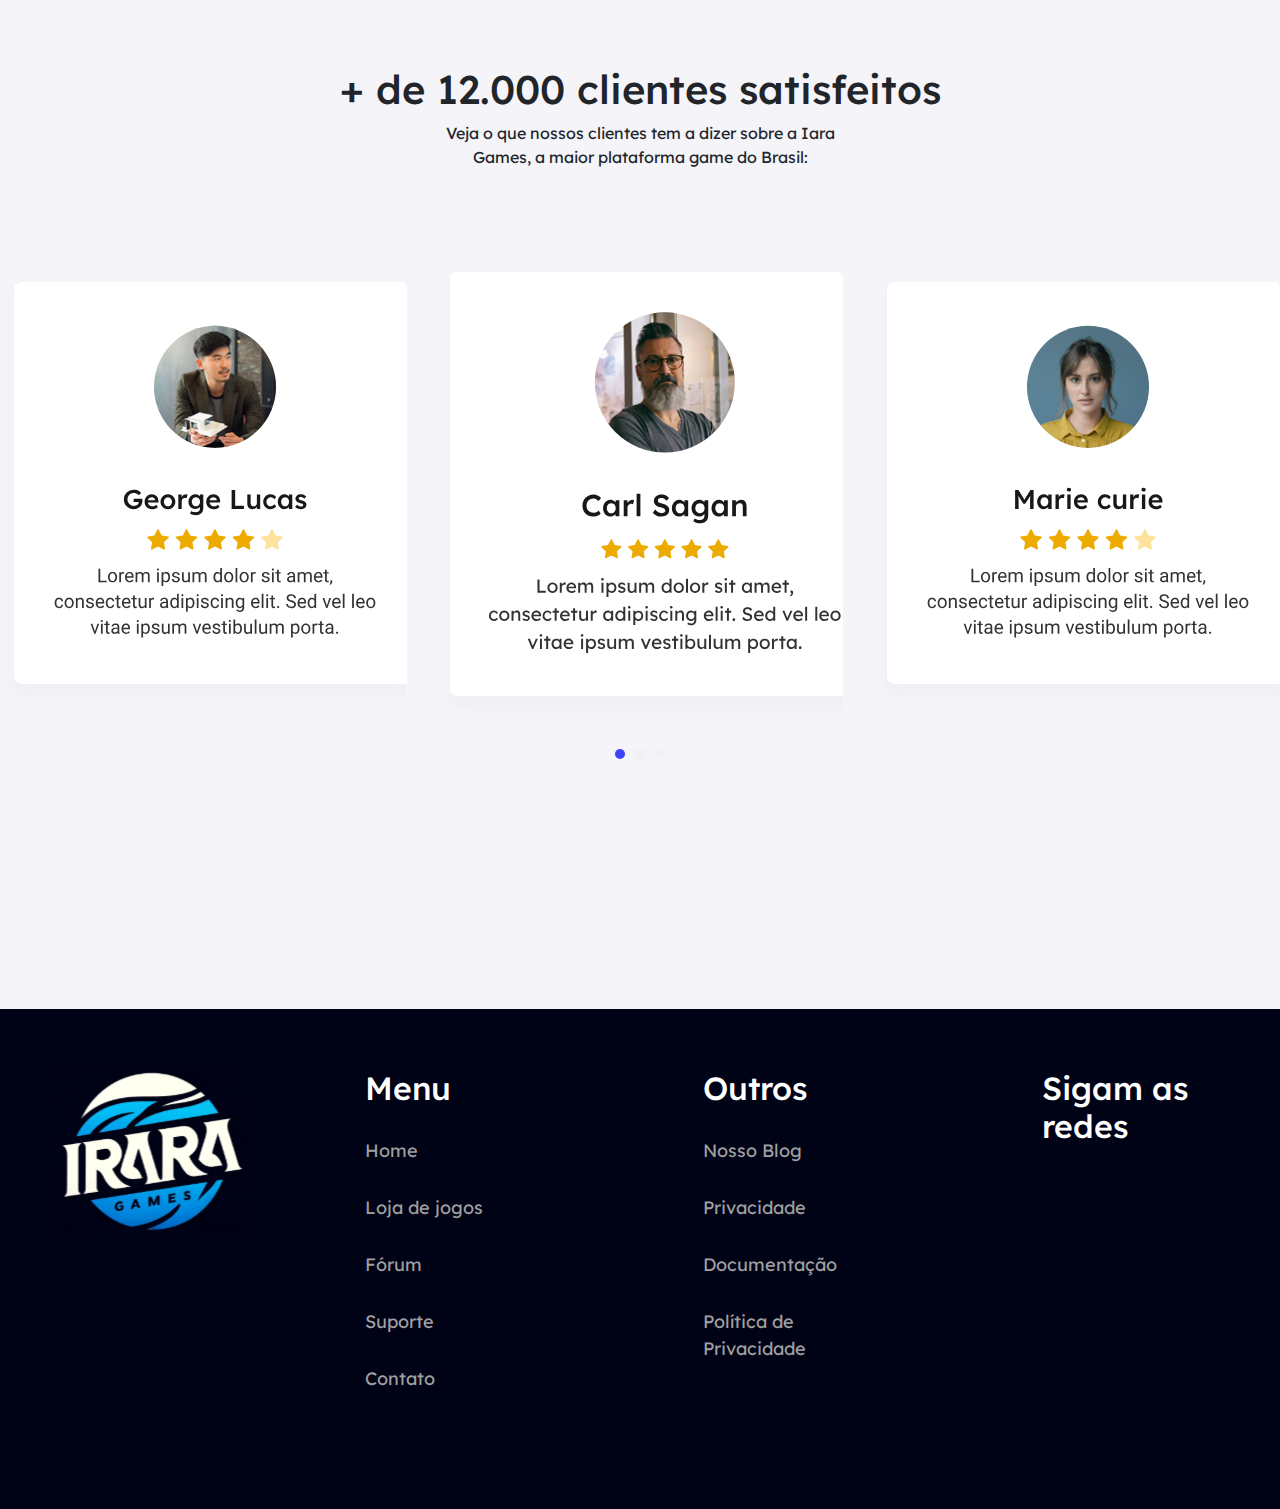
==== commit 7d7425f5: "removendo blog" ====
--- a/pages/index.html
+++ b/pages/index.html
@@ -310,7 +310,7 @@
         <div class="caixa-rodape">
             <h2 class="title-roda">Outros</h2>
             <ul>
-                <li><a href="...">Nosso Blog Blog</a></li>
+                <li><a href="...">Nosso Blog </a></li>
                 <li><a href="...">Privacidade</a></li>
                 <li><a href="...">Documentação</a></li>
                 <li><a href="...">Política de Privacidade</a></li>
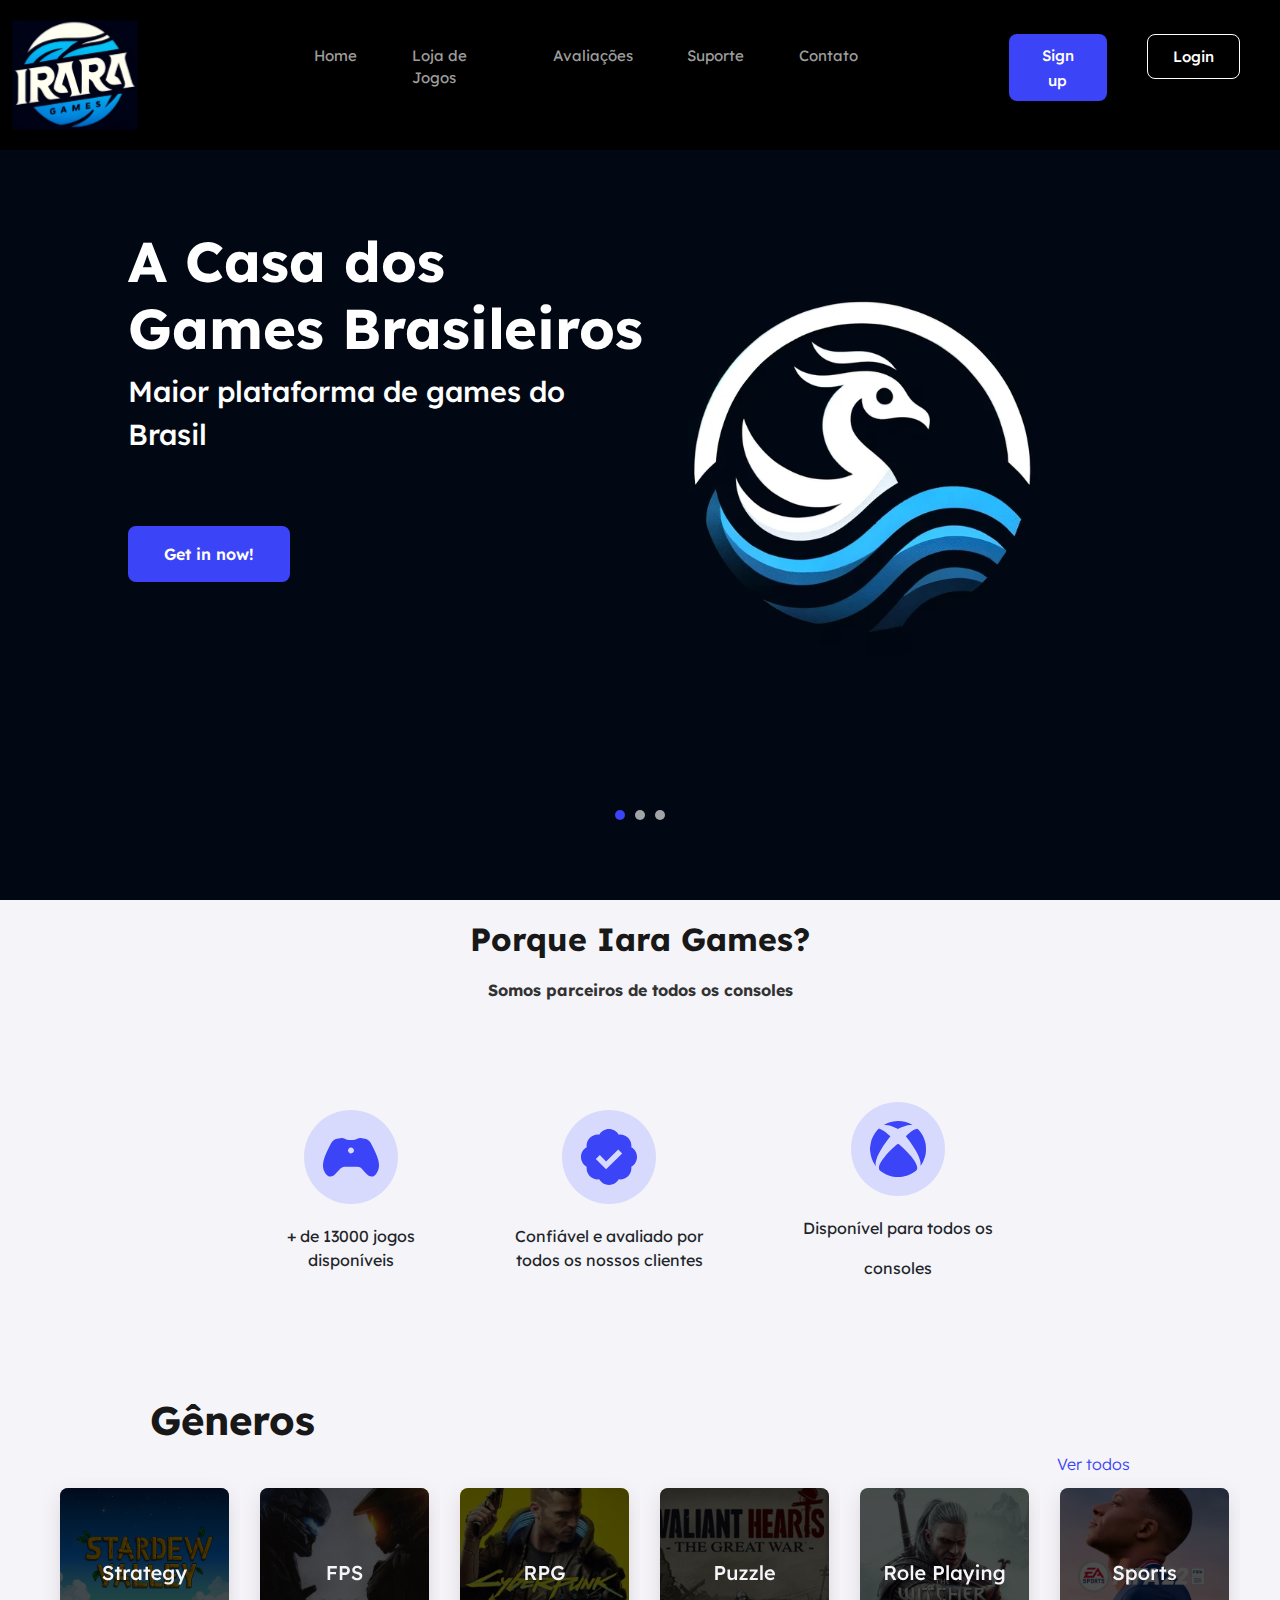
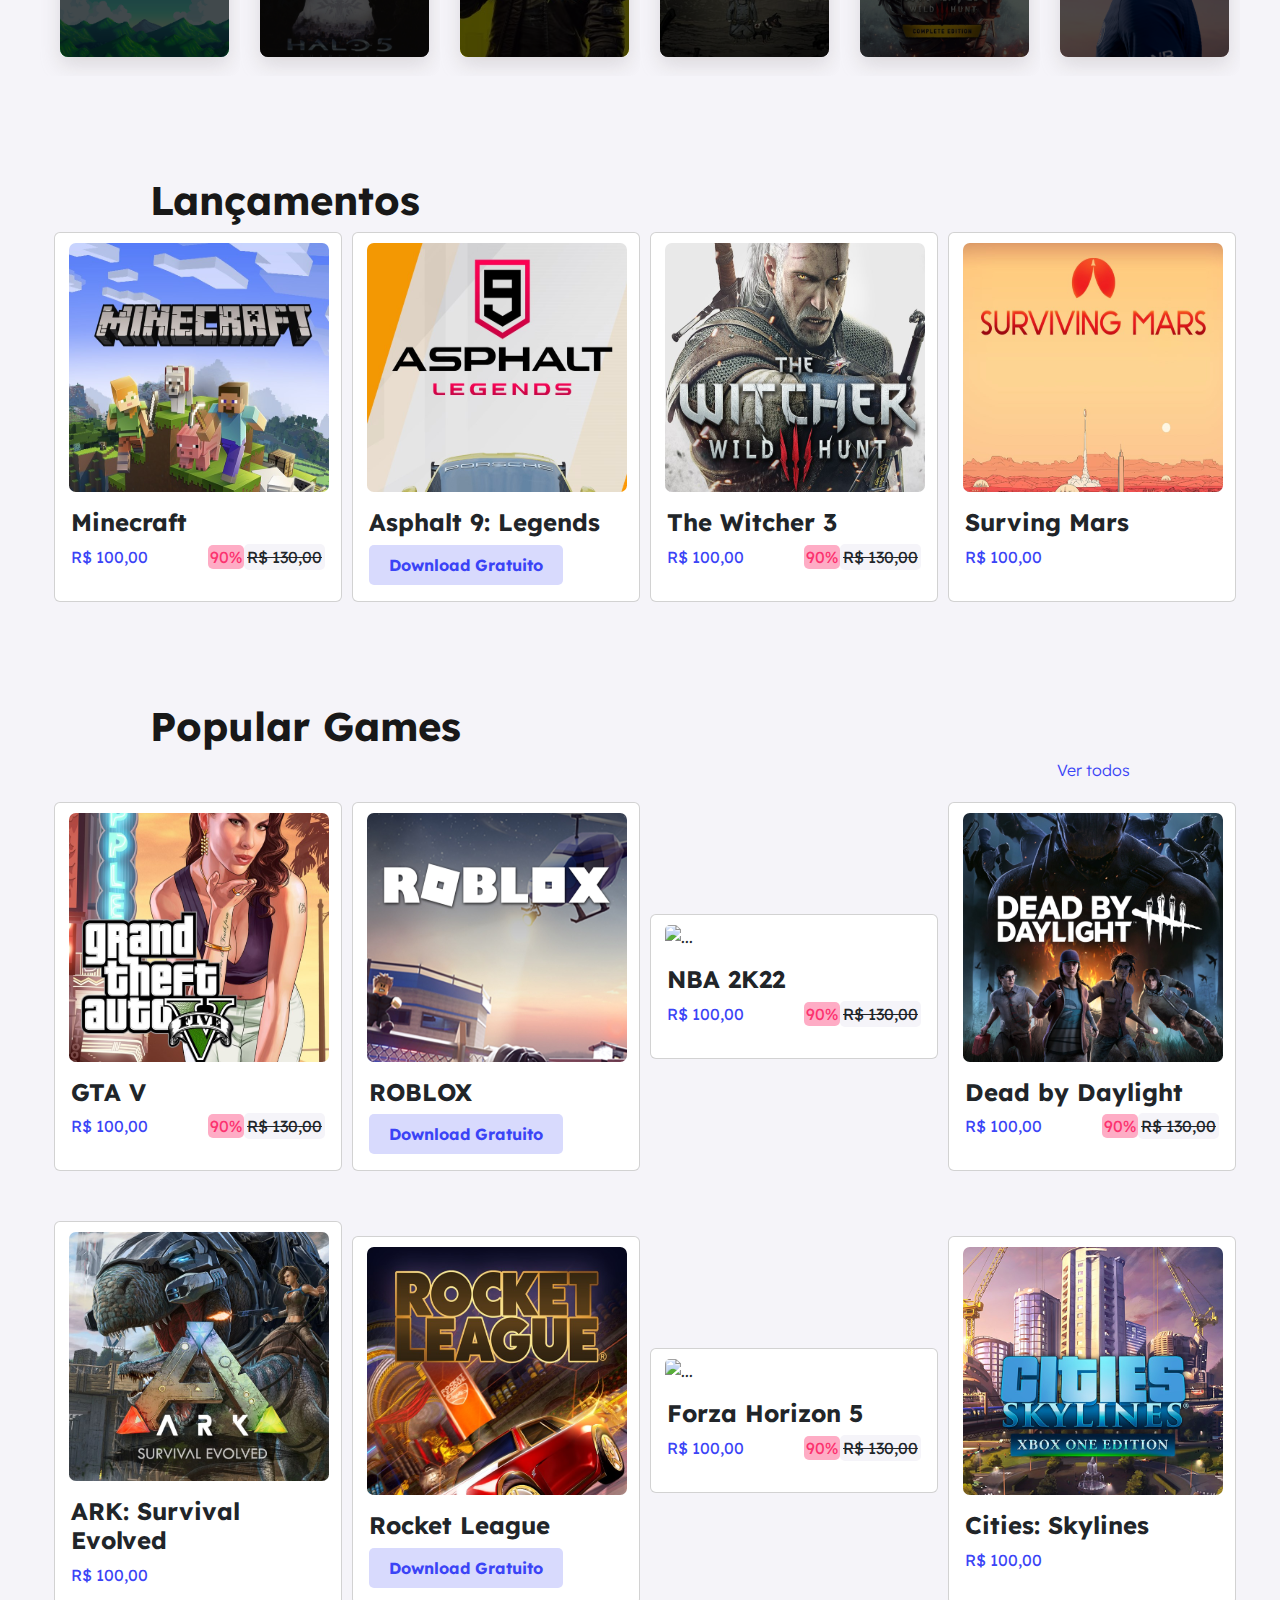
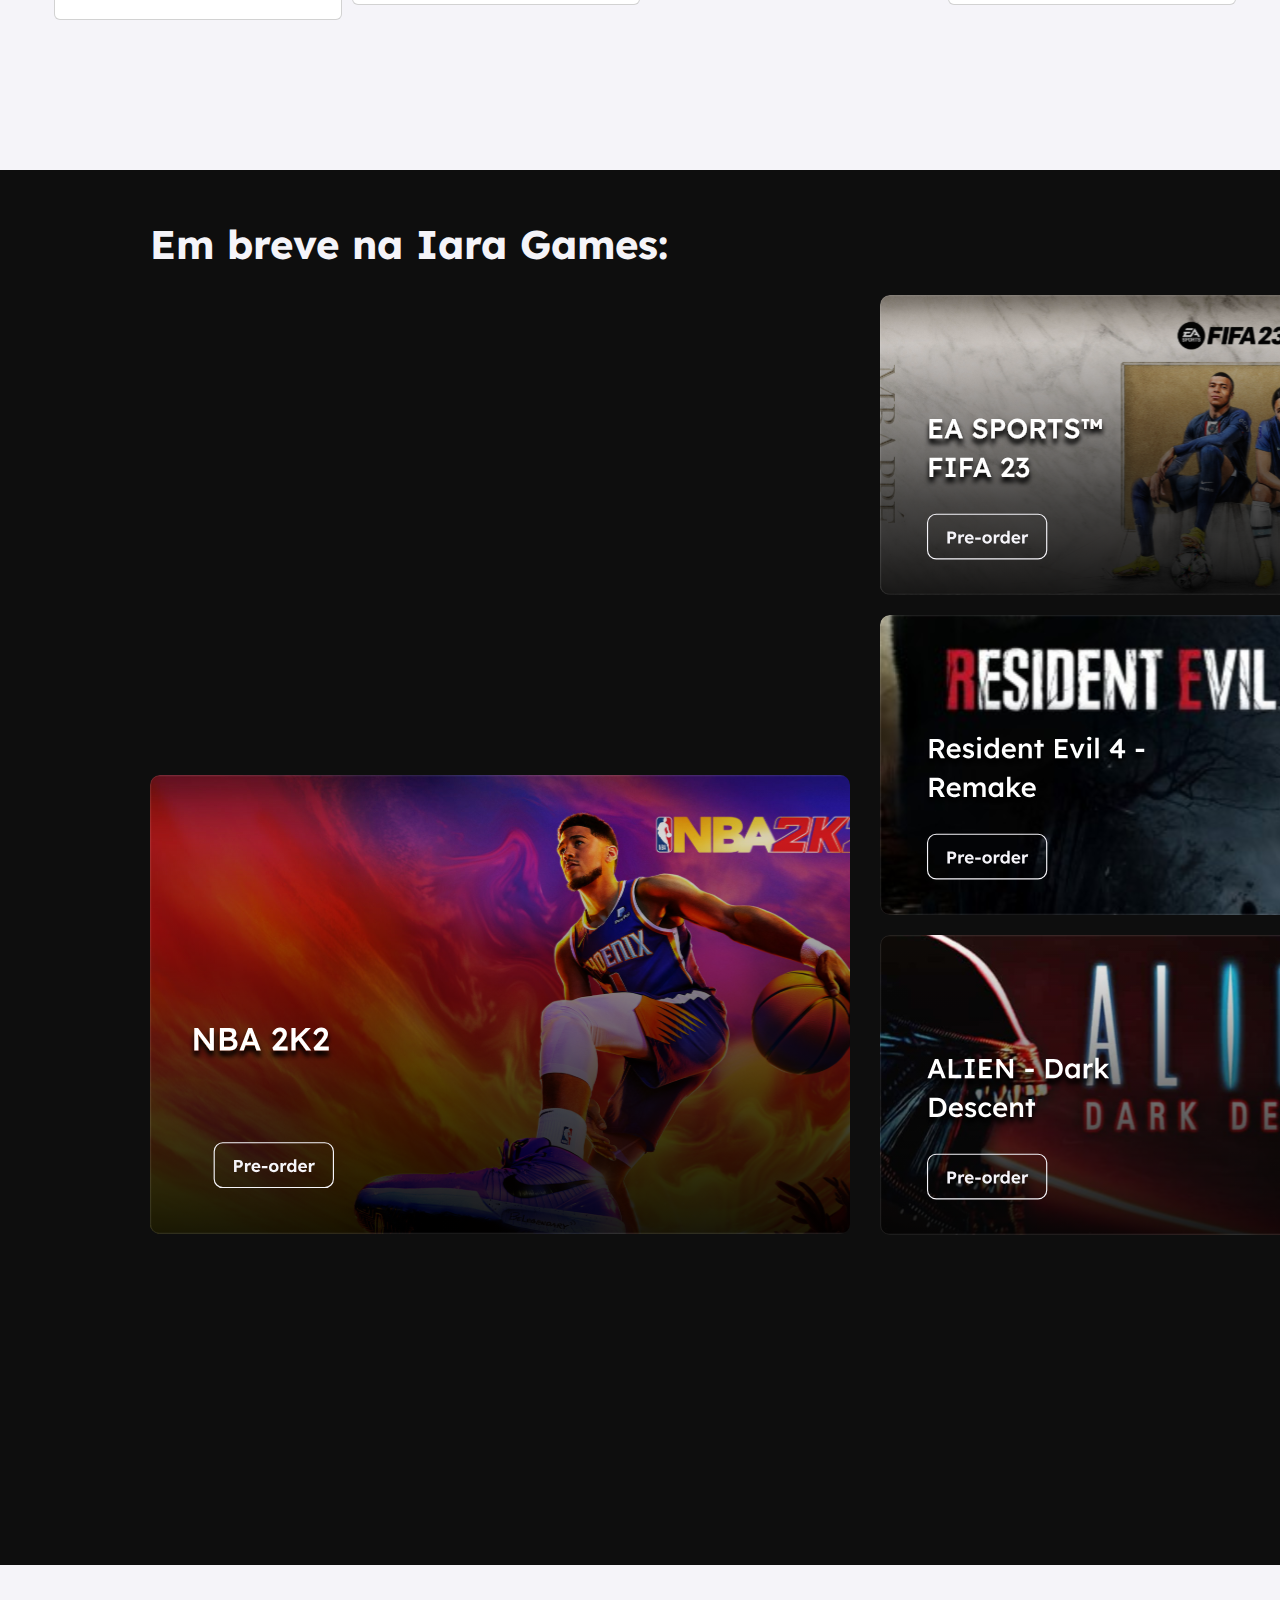
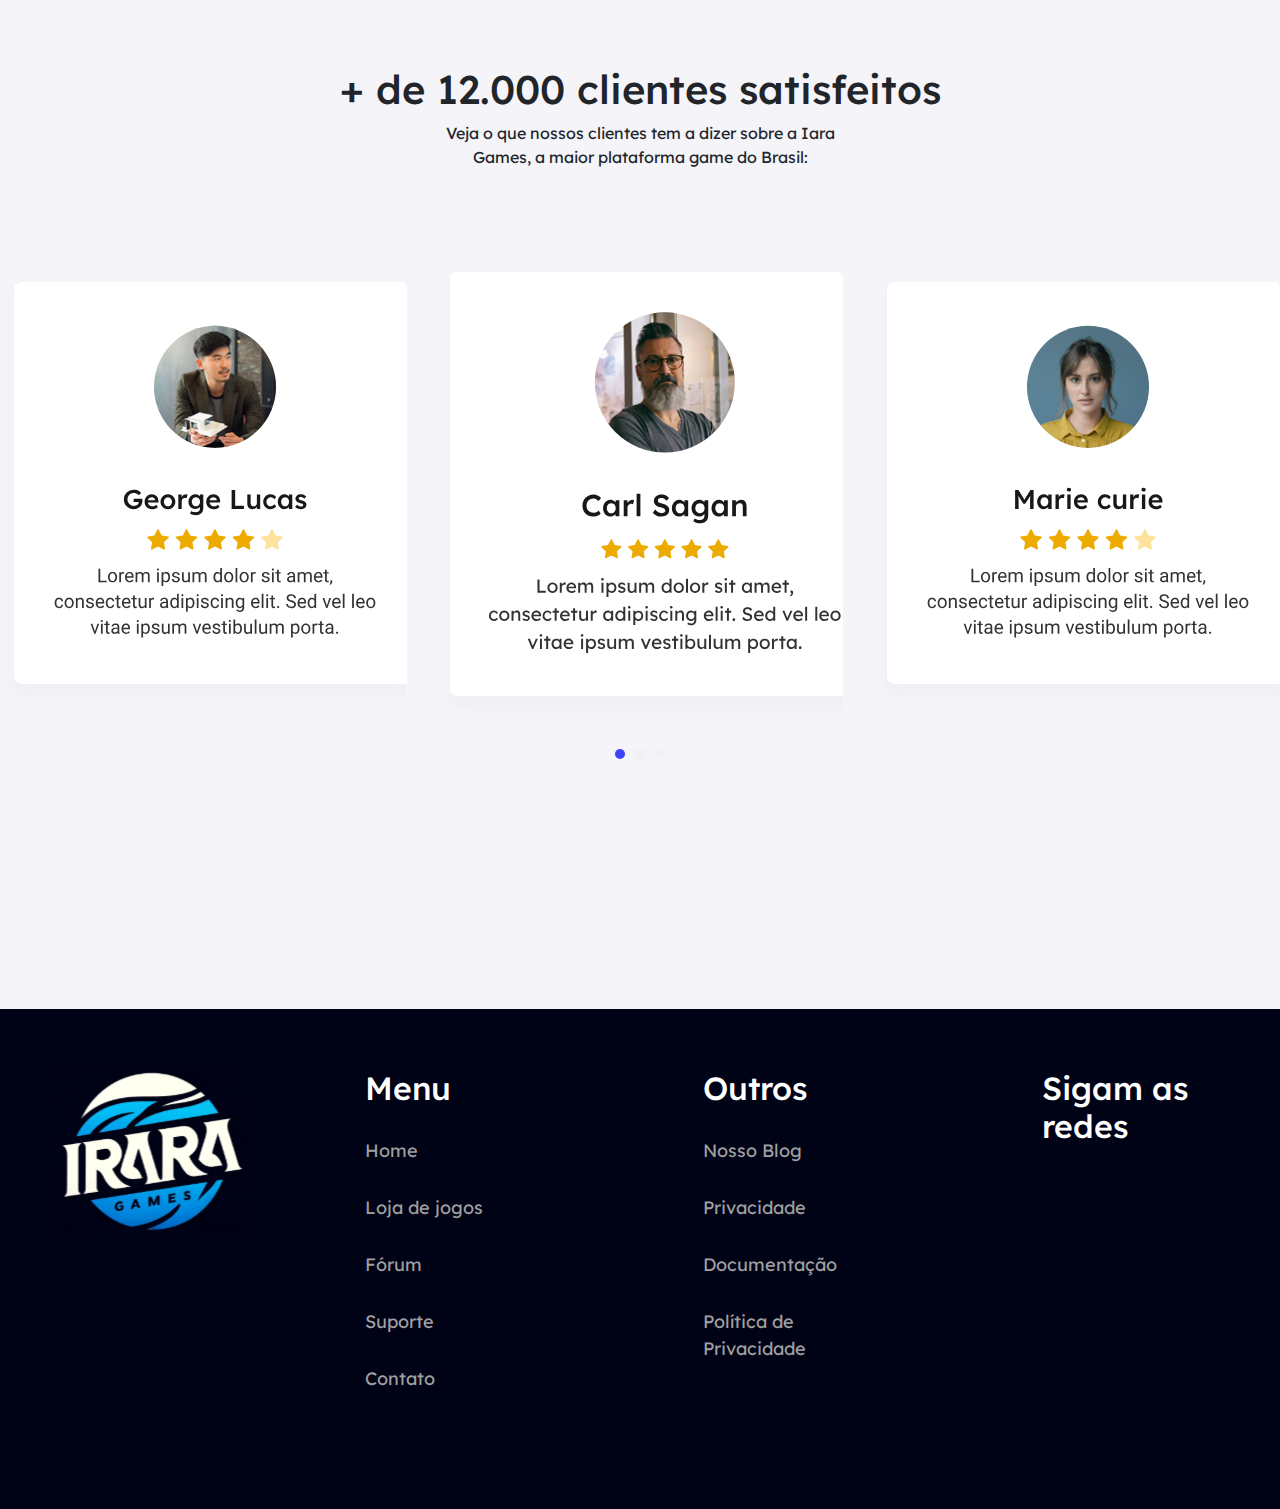
==== commit e7697cd1: "Ajuste em navegação da navbar" ====
--- a/pages/index.html
+++ b/pages/index.html
@@ -25,20 +25,20 @@
                     <span id="hamburgue"> </span>
                 </button>
                 <ul class="menu">
-                    <li><a href="Home.html" class="active" id="home">Home</a></li>
-                    <li><a href="#">Loja de Jogos</a></li>
+                    <li><a href="../pages/index.html" >Home</a></li>
+                    <li><a href="../pages/sitecontrucao.html">Loja de Jogos</a></li>
                     <li><a href="../pages/listadejogos.html">Avaliações</a></li>
-                    <li><a href="#">Suporte</a></li>
-                    <li><a href="#">Contato</a></li>
+                    <li><a href="../pages/sitecontrucao.html">Suporte</a></li>
+                    <li><a href="../pages/sitecontrucao.html">Contato</a></li>
                 </ul>
             </div>
             <div class="btns">
                 <div class="login-button" id="Sign">
-                    <button><a href="Login.html">Sign up</a>
+                    <button><a href="../pages/sitecontrucao.html">Sign up</a>
                     </button>
                 </div>
                 <div class="login-button" id="login">
-                    <button><a href="Login.html">Login</a>
+                    <button><a href="../pages/sitecontrucao.html">Login</a>
                     </button>
                 </div>
             </div>
--- a/css/style.css
+++ b/css/style.css
@@ -1,651 +1,649 @@
 * {
-    margin: 0;
-    padding: 0;
-    box-sizing: border-box;
-    font-family: 'Noto Sans', 'sans-serif';
-    font-family: "Lexend", sans-serif;
+  margin: 0;
+  padding: 0;
+  box-sizing: border-box;
+  font-family: "Noto Sans", "sans-serif";
+  font-family: "Lexend", sans-serif;
 }
 
 body {
-    height: 300vh;
-    background-color: #F5F4F9 !important;
+  height: 300vh;
+  background-color: #f5f4f9 !important;
 }
 
 header {
-    background-color: #000000;
-    height: 150px;
-    position: fixed;
-    width: 100%;
-    margin: 0;
-    font-family: "Lexend", sans-serif;
-    font-optical-sizing: auto;
-    font-weight: 300;
-    font-style: normal;
-    z-index: 1000;
+  background-color: #000000;
+  height: 150px;
+  position: fixed;
+  width: 100%;
+  margin: 0;
+  font-family: "Lexend", sans-serif;
+  font-optical-sizing: auto;
+  font-weight: 300;
+  font-style: normal;
+  z-index: 1000;
 }
 
 .menu {
-    display: flex;
-    list-style: none;
-    gap: 0.2rem;
-    margin-left: 2rem;
+  display: flex;
+  list-style: none;
+  gap: 0.2rem;
+  margin-left: 2rem;
 }
 
 .menu a {
-    display: block;
-    padding: 0.4;
-    margin-right: 4vw;
-    font-family: "Lexend", sans-serif;
-    font-optical-sizing: auto;
-    font-weight: 300;
-    font-style: normal;
-    color: #efefefad;
-    text-decoration: none;
-    font-size: 15px;
-    font-weight: 400;
+  display: block;
+  padding: 0.4;
+  margin-right: 4vw;
+  font-family: "Lexend", sans-serif;
+  font-optical-sizing: auto;
+  font-weight: 300;
+  font-style: normal;
+  color: #efefefad;
+  text-decoration: none;
+  font-size: 15px;
+  font-weight: 400;
 }
 
 .menu a:hover {
-    color: white;
-    transition: 1s;
+  color: white;
+  transition: 1s;
 }
 
 .menu a.active {
-    color: #fff;
+  color: #fff;
 }
 
 .nav-bar {
-    display: flex;
-    align-items: center;
-    justify-content: center;
-    padding-top: 10px;
-    gap: 100px;
+  display: flex;
+  align-items: center;
+  justify-content: center;
+  padding-top: 10px;
+  gap: 100px;
 }
 
 #login-mobile {
-    display: none;
+  display: none;
 }
 
 .logo img {
-    width: 154px;
-    max-width: 100%;
+  width: 154px;
+  max-width: 100%;
 }
 
 .logo h1 {
-    color: #fff;
+  color: #fff;
 }
 
 .nav-list {
-    display: flex;
-    align-items: center;
+  display: flex;
+  align-items: center;
 }
 
 .nav-list ul {
-    display: flex;
-    justify-content: center;
-    list-style: none;
+  display: flex;
+  justify-content: center;
+  list-style: none;
 }
 
 #login button {
-    border: 1px solid white;
-    padding: 9px 25px;
+  border: 1px solid white;
+  padding: 9px 25px;
 }
 
 #Sign button {
-    background-color: #3B44F6;
-    padding: 9px 25px;
+  background-color: #3b44f6;
+  padding: 9px 25px;
 }
 
 .login-button button {
-    border: none;
-    background-color: transparent;
-    border-radius: 8px;
-    margin-bottom: 15px;
-    margin-right: 40px;
+  border: none;
+  background-color: transparent;
+  border-radius: 8px;
+  margin-bottom: 15px;
+  margin-right: 40px;
 }
 
 .carrosel {
-    background-color: #010813;
-    width: 100%;
-    height: 100vh;
+  background-color: #010813;
+  width: 100%;
+  height: 100vh;
 }
 
 .login-button button a {
-    text-decoration: none;
-    color: white;
-    font-weight: 500;
-    font-size: 15px;
+  text-decoration: none;
+  color: white;
+  font-weight: 500;
+  font-size: 15px;
 }
 
 #login a:hover {
-    color: #3B44F6;
-    transition: 1s;
+  color: #3b44f6;
+  transition: 1s;
 }
 
 #Sign button:hover {
-    background-color: transparent;
-    transition: 1s;
-    border: 1px solid white;
+  background-color: transparent;
+  transition: 1s;
+  border: 1px solid white;
 }
 
 #button_mob {
-    display: none;
+  display: none;
 }
 
 td,
 th {
-    border: 1px solid #dddddd;
-    text-align: left;
-    padding: 8px;
+  border: 1px solid #dddddd;
+  text-align: left;
+  padding: 8px;
 }
 
 tr:nth-child(even) {
-    background-color: #FFFFFF;
-    color: #000000;
-}
-
+  background-color: #ffffff;
+  color: #000000;
+}
 
 input {
-    flex-direction: column;
-    align-items: flex-start;
-    margin: 10px 0;
+  flex-direction: column;
+  align-items: flex-start;
+  margin: 10px 0;
 }
 
 h1 {
-    color: #24252a;
+  color: #24252a;
 }
 
 .btns {
-    display: flex;
+  display: flex;
 }
 
 .home {
-    position: relative;
-    height: 90vh;
-    align-items: center;
-    display: flex;
+  position: relative;
+  height: 90vh;
+  align-items: center;
+  display: flex;
 }
 
 .home {
-    padding: 0px 20% 0px 10%;
+  padding: 0px 20% 0px 10%;
 }
 
 .home-img {
-    width: 1415px;
-    height: 900px;
-    margin-top: 400px;
+  width: 1415px;
+  height: 900px;
+  margin-top: 400px;
 }
 
 .home-text {
-    width: 550px;
+  width: 550px;
 }
 
 .home-img img {
-    width: 110%;
-    height: 70%;
-    object-fit: contain;
+  width: 110%;
+  height: 70%;
+  object-fit: contain;
 }
 
 .home-text h2 {
-    font-size: 3.5rem;
-    font-family: "Lexend", sans-serif;
-    font-weight: bold;
-    color: #fff;
+  font-size: 3.5rem;
+  font-family: "Lexend", sans-serif;
+  font-weight: bold;
+  color: #fff;
 }
 
 #textosobre {
-    line-height: 40px;
+  line-height: 40px;
 }
 
 .home-text p {
-    font-family: "Lexend", sans-serif;
-    font-size: 1.8rem;
-    color: #FFFFFF;
-    margin-bottom: 30px;
-    font-weight: 500;
+  font-family: "Lexend", sans-serif;
+  font-size: 1.8rem;
+  color: #ffffff;
+  margin-bottom: 30px;
+  font-weight: 500;
 }
 
 .text1 {
-    width: 750px;
+  width: 750px;
 }
 
 .text2 {
-    margin-bottom: 70px;
+  margin-bottom: 70px;
 }
 
 .btnget {
-    display: inline-block;
-    padding: 14px 34px;
-    background-color: #3B44F6;
-    color: #fff;
-    border: 2px solid #3B44F6;
-    font-size: 16px;
-    font-weight: 600;
-    border-radius: 8px;
-    text-decoration: none;
-    transition: all 0.6s ease-in-out;
+  display: inline-block;
+  padding: 14px 34px;
+  background-color: #3b44f6;
+  color: #fff;
+  border: 2px solid #3b44f6;
+  font-size: 16px;
+  font-weight: 600;
+  border-radius: 8px;
+  text-decoration: none;
+  transition: all 0.6s ease-in-out;
 }
 
 .btn:hover {
-    transform: translateY(-5px);
-    background: transparent;
-    color: #3B44F6;
-
+  transform: translateY(-5px);
+  background: transparent;
+  color: #3b44f6;
 }
 
 #two {
-    margin-left: 30px;
+  margin-left: 30px;
 }
 
 .nav-manual {
-    width: 100%;
-    display: flex;
-    gap: 10px;
-    justify-content: center;
+  width: 100%;
+  display: flex;
+  gap: 10px;
+  justify-content: center;
 }
 
 .btn-manual {
-    border-radius: 100%;
-    padding: 0.32rem;
-    align-items: center;
-    justify-content: center;
-    cursor: pointer;
-    transition: 1s;
-    display: flex;
-    justify-content: center;
-    background-color: #efefefad;
-
+  border-radius: 100%;
+  padding: 0.32rem;
+  align-items: center;
+  justify-content: center;
+  cursor: pointer;
+  transition: 1s;
+  display: flex;
+  justify-content: center;
+  background-color: #efefefad;
 }
 
 .btn-manual:hover {
-    background-color: #3B44F6;
+  background-color: #3b44f6;
 }
 
 #checked {
-    background-color: #3B44F6;
+  background-color: #3b44f6;
 }
 
 .setas {
-    position: absolute;
-    display: flex;
-    align-items: center;
-    color: #efefefad;
-    font-size: 2rem;
-    transition: 1s;
-    cursor: pointer;
-    display: flex;
+  position: absolute;
+  display: flex;
+  align-items: center;
+  color: #efefefad;
+  font-size: 2rem;
+  transition: 1s;
+  cursor: pointer;
+  display: flex;
 }
 
 #back {
-    margin-top: 25rem;
-    left: 2%;
-    z-index: 1;
+  margin-top: 25rem;
+  left: 2%;
+  z-index: 1;
 }
 
 #next {
-    margin-left: 95.89%;
-    margin-top: 25rem;
-    z-index: 1;
+  margin-left: 95.89%;
+  margin-top: 25rem;
+  z-index: 1;
 }
 
 .textoinicial h1 {
-    text-align: center;
-    margin-top: 20px;
-    align-items: center;
-    font-family: "Lexend", sans-serif;
-    font-optical-sizing: auto;
-    font-weight: bolder;
-    font-style: normal;
-    font-size: 2rem;
-    color: #181818;
-
+  text-align: center;
+  margin-top: 20px;
+  align-items: center;
+  font-family: "Lexend", sans-serif;
+  font-optical-sizing: auto;
+  font-weight: bolder;
+  font-style: normal;
+  font-size: 2rem;
+  color: #181818;
 }
 
 .textoinicial p {
-    text-align: center;
-    font-weight: bolder;
-    margin-top: 20px;
-    align-items: center;
-    color: #323232;
-    margin-bottom: 100px;
-
+  text-align: center;
+  font-weight: bolder;
+  margin-top: 20px;
+  align-items: center;
+  color: #323232;
+  margin-bottom: 100px;
 }
 
 .icon {
-    display: block;
-    align-items: center;
-    justify-content: space-between;
+  display: block;
+  align-items: center;
+  justify-content: space-between;
 }
 
 .diferenciais img {
-    align-items: center;
-    justify-content: center;
-    margin-bottom: 20px;
-
+  align-items: center;
+  justify-content: center;
+  margin-bottom: 20px;
 }
 
 .diferenciais {
-    display: flex;
-    align-items: center;
-    justify-content: center;
-    text-align: center;
-    gap: 100px;
+  display: flex;
+  align-items: center;
+  justify-content: center;
+  text-align: center;
+  gap: 100px;
 }
 
 .generos h1 {
-    text-align: start;
-    margin-left: 150px;
-    margin-top: 100px;
-    font-weight: bolder;
-    color: #181818;
+  text-align: start;
+  margin-left: 150px;
+  margin-top: 100px;
+  font-weight: bolder;
+  color: #181818;
 }
 
 .generos li {
-    text-align: end;
-    margin-right: 150px;
-    color: #3B44F6;
-    list-style: none;
-    font-weight: 300;
+  text-align: end;
+  margin-right: 150px;
+  color: #3b44f6;
+  list-style: none;
+  font-weight: 300;
 }
 
 .imgjogos {
-    width: 200px;
-    height: 200px;
-    border-radius: 10px;
-    transition: 1s;
-    cursor: pointer;
+  width: 200px;
+  height: 200px;
+  border-radius: 10px;
+  transition: 1s;
+  cursor: pointer;
 }
 
 .imgjogos:hover {
-    transform: scale(1.1);
+  transform: scale(1.1);
 }
 
 .imgjogospai {
-    display: flex;
-    align-items: center;
-    justify-content: center;
+  display: flex;
+  align-items: center;
+  justify-content: center;
 }
 
 #imgjogos1 {
-    background-image: url(../image/strategy.svg);
+  background-image: url(../image/strategy.svg);
 }
 
 #imgjogos2 {
-    background-image: url(../image/fps.svg);
+  background-image: url(../image/fps.svg);
 }
 
 #imgjogos3 {
-    background-image: url(../image/rpg.svg);
+  background-image: url(../image/rpg.svg);
 }
 
 #imgjogos4 {
-    background-image: url(../image/puzzle.svg);
+  background-image: url(../image/puzzle.svg);
 }
 
 #imgjogos5 {
-    background-image: url(../image/role.svg);
+  background-image: url(../image/role.svg);
 }
 
 #imgjogos6 {
-    background-image: url(../image/sports.svg);
+  background-image: url(../image/sports.svg);
 }
 
 .Lanxxx h1 {
-    text-align: start;
-    margin-left: 150px;
-    margin-top: 100px;
-    font-weight: bolder;
-    color: #181818;
+  text-align: start;
+  margin-left: 150px;
+  margin-top: 100px;
+  font-weight: bolder;
+  color: #181818;
 }
 
 .Lanximgs {
-    display: flex;
-    align-items: center;
-    margin-bottom: 50px;
-    justify-content: center;
+  display: flex;
+  align-items: center;
+  margin-bottom: 50px;
+  justify-content: center;
 }
 .card {
-    transition: 1s;
-    margin-left: 10px;
+  transition: 1s;
+  margin-left: 10px;
 }
 .card:hover {
-    transform: scale(1.1);
+  transform: scale(1.1);
 }
 .card img {
-    width: 260px;
-    margin-left: 14px;
-    margin-top: 10px;
+  width: 260px;
+  margin-left: 14px;
+  margin-top: 10px;
 }
 
 .card h4 {
-    font-weight: bold;
+  font-weight: bold;
 }
 
 .card-text {
-    color: #3B44F6;
+  color: #3b44f6;
 }
 
 .desconto {
-    display: flex;
-    justify-content: space-between;
+  display: flex;
+  justify-content: space-between;
 }
 
 .porcento {
-    background-color: #fc326f67;
-    border-radius: 5px;
-    color: #FC326F;
-    padding: 2px;
+  background-color: #fc326f67;
+  border-radius: 5px;
+  color: #fc326f;
+  padding: 2px;
 }
 
 .tachado {
-    padding: 3px;
-    background-color: #F5F4F9;
-    border-radius: 5px;
-    text-decoration: line-through;
+  padding: 3px;
+  background-color: #f5f4f9;
+  border-radius: 5px;
+  text-decoration: line-through;
 }
 
 .Download button {
-    background-color: #D8DAFD;
-    padding: 8px 20px;
-    border: none;
-    border-radius: 5px;
+  background-color: #d8dafd;
+  padding: 8px 20px;
+  border: none;
+  border-radius: 5px;
 }
 
 .Download button a {
-    color: #3B44F6;
-    font-weight: bold;
-    text-decoration: none;
+  color: #3b44f6;
+  font-weight: bold;
+  text-decoration: none;
 }
 
 .Lanxxx li {
-    text-align: end;
-    margin-right: 150px;
-    color: #3B44F6;
-    list-style: none;
-    font-weight: 300;
-    margin-bottom: 20px;
+  text-align: end;
+  margin-right: 150px;
+  color: #3b44f6;
+  list-style: none;
+  font-weight: 300;
+  margin-bottom: 20px;
 }
 
 .sliderfundo {
-    height: 155vh;
-    width: 100%;
-    background-color: #0E0E0E;
-    display: flex;
-    gap: 30px;
+  height: 155vh;
+  width: 100%;
+  background-color: #0e0e0e;
+  display: flex;
+  gap: 30px;
 }
 
 #lanxespaco {
-    margin-bottom: 150px;
+  margin-bottom: 150px;
 }
 
 .bt-redes {
-    background-color: transparent;
-    border: none;
-    transition: 1s;
+  background-color: transparent;
+  border: none;
+  transition: 1s;
 }
 
 .fundo h1 {
-    text-align: start;
-    margin-left: 150px;
-    font-weight: bolder;
-    color: #F5F4F9;
-    padding-top: 50px;
+  text-align: start;
+  margin-left: 150px;
+  font-weight: bolder;
+  color: #f5f4f9;
+  padding-top: 50px;
 }
 
 .embreve {
-    display: flex;
-    transition: 1s;
+  display: flex;
+  transition: 1s;
 }
 .embreve:hover {
- transform: scale(1.1);
+  transform: scale(1.1);
 }
 
 #games01 {
-    margin-left: 150px;
-    width: 700px;
-    height: 459px;
-    border-radius: 10px;
-    margin-top: 20px;
-    align-items: start;
-    background-image: url(../image/callof.svg);
-    background-size: cover;
+  margin-left: 150px;
+  width: 700px;
+  height: 459px;
+  border-radius: 10px;
+  margin-top: 20px;
+  align-items: start;
+  background-image: url(../image/callof.svg);
+  background-size: cover;
 }
 
 #games02 {
-    margin-left: 150px;
-    width: 700px;
-    height: 459px;
-    border-radius: 10px;
-    margin-top: 20px;
-    align-items: start;
-    background-image: url(../image/nba.svg);
-    background-size: cover;
+  margin-left: 150px;
+  width: 700px;
+  height: 459px;
+  border-radius: 10px;
+  margin-top: 20px;
+  align-items: start;
+  background-image: url(../image/nba.svg);
+  background-size: cover;
 }
 
 #games03 {
-    width: 500px;
-    height: 300px;
-    border-radius: 10px;
-    margin-top: 20px;
-    align-items: start;
-    background-image: url(../image/fifa23.svg);
-    background-size: cover;
-    margin-top: 125px;
+  width: 500px;
+  height: 300px;
+  border-radius: 10px;
+  margin-top: 20px;
+  align-items: start;
+  background-image: url(../image/fifa23.svg);
+  background-size: cover;
+  margin-top: 125px;
 }
 
 #games04 {
-    width: 500px;
-    height: 300px;
-    border-radius: 10px;
-    margin-top: 20px;
-    align-items: start;
-    background-image: url(../image/residentevill.svg);
-    background-size: cover;
+  width: 500px;
+  height: 300px;
+  border-radius: 10px;
+  margin-top: 20px;
+  align-items: start;
+  background-image: url(../image/residentevill.svg);
+  background-size: cover;
 }
 
 #games05 {
-    width: 500px;
-    height: 300px;
-    border-radius: 10px;
-    margin-top: 20px;
-    align-items: start;
-    background-image: url(../image/aliendark.svg);
-    background-size: cover;
+  width: 500px;
+  height: 300px;
+  border-radius: 10px;
+  margin-top: 20px;
+  align-items: start;
+  background-image: url(../image/aliendark.svg);
+  background-size: cover;
 }
 
 .clientes h1 {
-    margin-top: 100px;
-    text-align: center;
+  margin-top: 100px;
+  text-align: center;
 }
 
 .clientes p {
-    margin-bottom: 100px;
-    text-align: center;
+  margin-bottom: 100px;
+  text-align: center;
 }
 
 .cardsclientes {
-    align-items: center;
-    justify-content: center;
-    display: flex;
-    gap: 30px;
+  align-items: center;
+  justify-content: center;
+  display: flex;
+  gap: 30px;
 }
 
 .card-cliente {
-    width: 450px;
-    height: 430px;
-    border-radius: 10px;
-    margin-bottom: 30px;
+  width: 450px;
+  height: 430px;
+  border-radius: 10px;
+  margin-bottom: 30px;
 }
 
 #card-cliente1 {
-    background-image: url(../image/carl.svg);
-    background-size: cover;
-    height: 450px;
+  background-image: url(../image/carl.svg);
+  background-size: cover;
+  height: 450px;
 }
 
 #card-cliente2 {
-    background-image: url(../image/george.svg);
-    background-size: cover;
+  background-image: url(../image/george.svg);
+  background-size: cover;
 }
 
 #card-cliente3 {
-    background-image: url(../image/marie.svg);
-    background-size: cover;
+  background-image: url(../image/marie.svg);
+  background-size: cover;
 }
 
 footer {
-    width: 100%;
-    display: flex;
-    background-color: #000216;
-    margin-top: 250px;
-    height: 500px;
+  width: 100%;
+  display: flex;
+  background-color: #000216;
+  margin-top: 250px;
+  height: 500px;
 }
 
 .caixa-rodape {
-    margin-top: 60px;
-    width: 320px;
-    min-height: 150px;
-    margin-left: 100px;
+  margin-top: 60px;
+  width: 320px;
+  min-height: 150px;
+  margin-left: 100px;
 }
 
 .logo-rodape {
-    margin-left: 40px;
-    margin-top: 50px;
+  margin-left: 40px;
+  margin-top: 50px;
 }
 
 .caixa-rodape h2 {
-    color: white;
+  color: white;
 }
 
 .caixa-rodape ul {
-    padding-left: 0px;
+  padding-left: 0px;
 }
 
 .caixa-rodape ul li {
-    margin-top: 30px;
-    margin-right: 50px;
-    list-style: none !important;
+  margin-top: 30px;
+  margin-right: 50px;
+  list-style: none !important;
 }
 
 .caixa-rodape ul li a {
-    font-size: 18px;
-    color: #A0A0A0;
-    text-decoration: none !important;
+  font-size: 18px;
+  color: #a0a0a0;
+  text-decoration: none !important;
 }
 .caixa-rodape ul li a:hover {
-    color: white;
+  color: white;
 }
 
 button i {
-    font-size: 3rem;
-    color: #A0A0A0;
-    border: none;
-    cursor: pointer;
-    background: none;
-    margin-left: 10px;
-    transition: 1s;
-}
-button i:hover{
- transform: scale(1.1);
-}
-
+  font-size: 3rem;
+  color: #a0a0a0;
+  border: none;
+  cursor: pointer;
+  background: none;
+  margin-left: 10px;
+  transition: 1s;
+}
+button i:hover {
+  transform: scale(1.1);
+}
+
+.construcao {
+  width: 500px;
+  height: 500px;
+}
